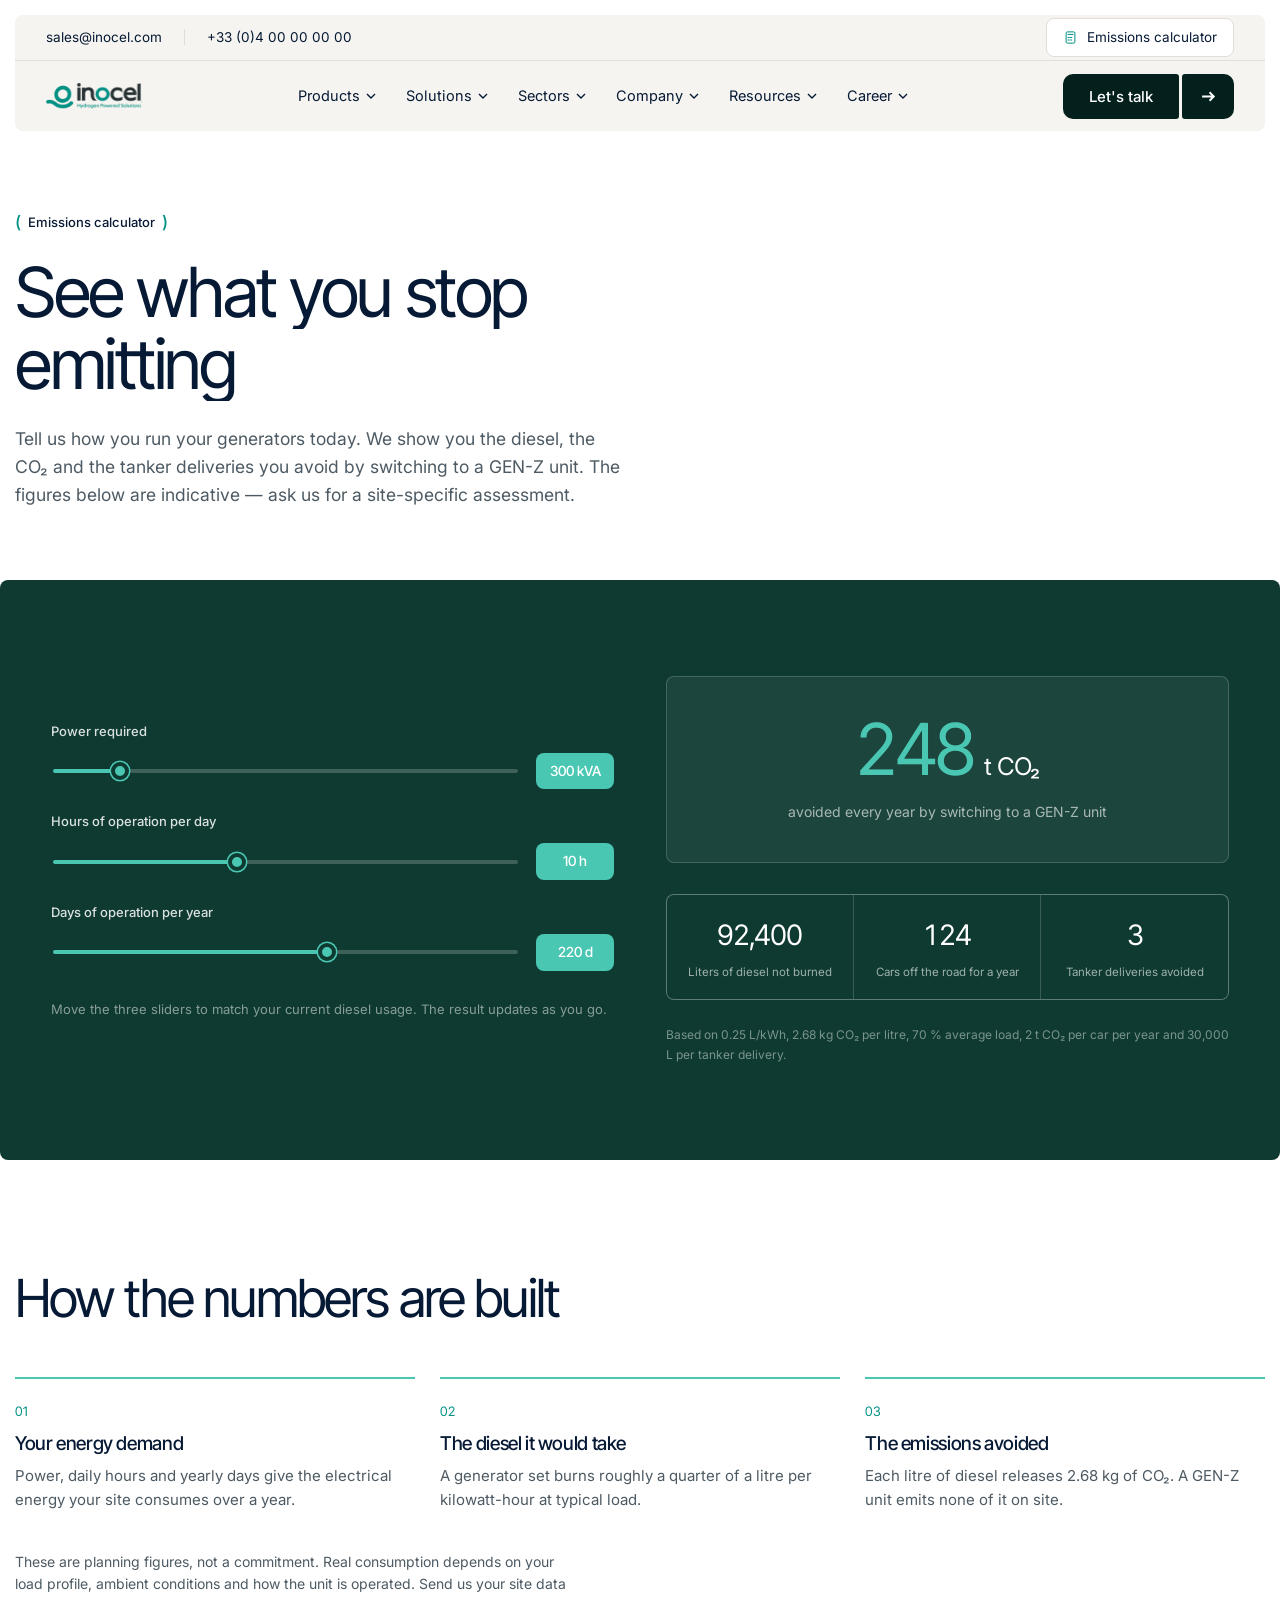
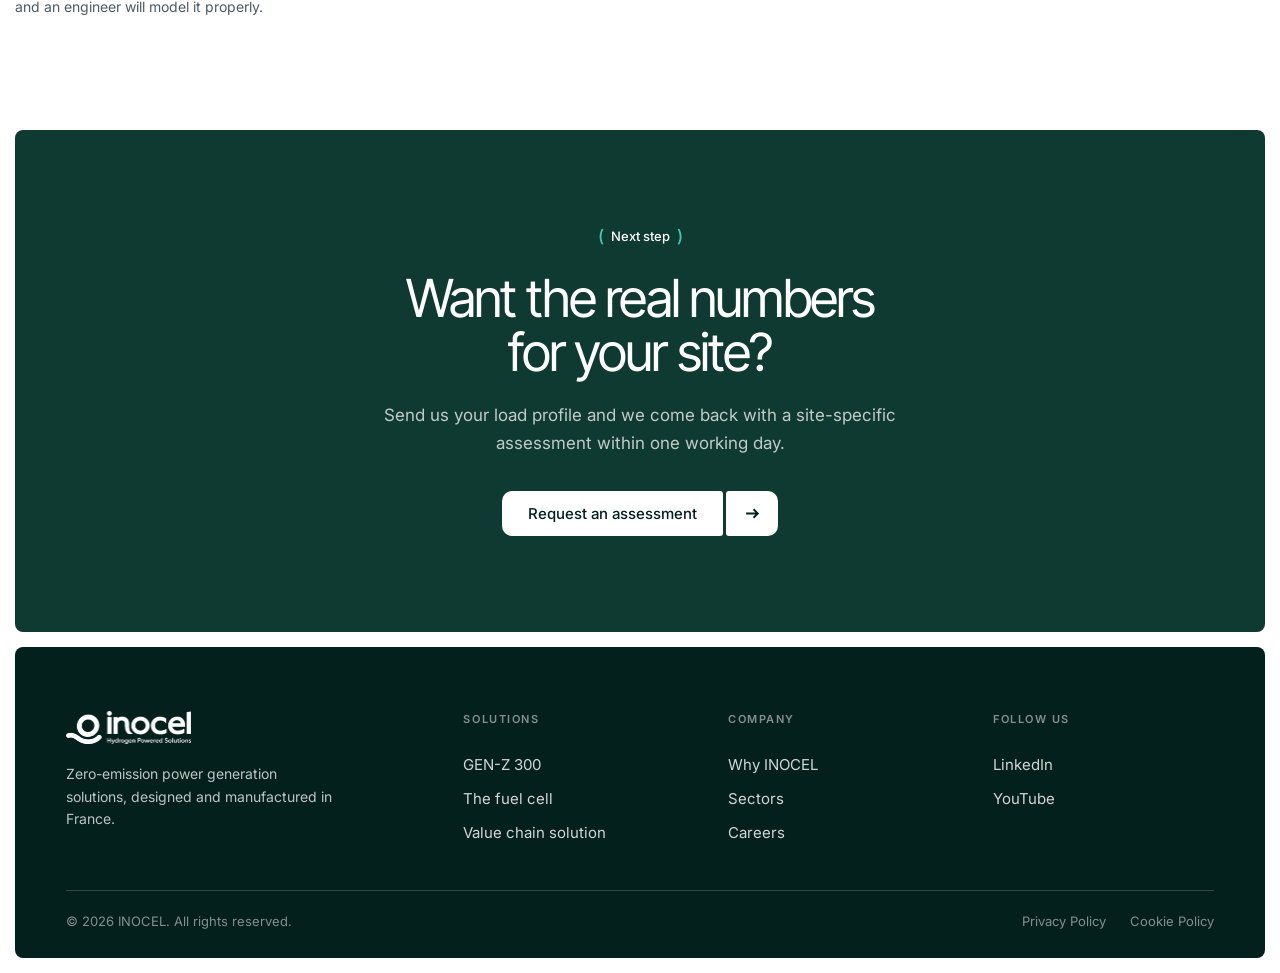
==== calculator.html @ dc304047 "Ne garde que la version courante de la maquette La V3 devient la seule version maintenue et remonte " ====
<!DOCTYPE html>
<html lang="en">
<head>
<meta charset="utf-8">
<meta name="viewport" content="width=device-width, initial-scale=1">
<title>INOCEL — Emissions calculator</title>
<meta name="description" content="Estimate the diesel, CO₂ and tanker deliveries you avoid by replacing a diesel generator with an INOCEL GEN-Z hydrogen unit.">
<link rel="preconnect" href="https://fonts.googleapis.com">
<link rel="preconnect" href="https://fonts.gstatic.com" crossorigin>
<link href="https://fonts.googleapis.com/css2?family=Inter:wght@400;500;600&family=Inter+Tight:wght@400;500&display=swap" rel="stylesheet">
<link rel="stylesheet" href="style.css">
<script>document.documentElement.classList.add('js')</script>
</head>
<body>

<!-- ═══════════════ MÉGA-MENU ═══════════════ -->
<header class="nav" id="nav">
  <!-- ligne 1 : coordonnées + accès direct au calculateur, se replie au scroll -->
  <div class="nav__row nav__row--top">
    <div class="nav__contact">
      <a href="mailto:sales@inocel.com">sales@inocel.com</a>
      <span class="sep"></span>
      <a href="tel:+33400000000">+33 (0)4 00 00 00 00</a>
    </div>
    <a class="nav__calc" href="calculator.html">
      <svg viewBox="0 0 24 24" aria-hidden="true"><rect x="5" y="3" width="14" height="18" rx="2" fill="none" stroke="currentColor" stroke-width="1.6"/><path d="M8 7h8M8 12h2M12 12h2M8 16h2M12 16h2" stroke="currentColor" stroke-width="1.6" stroke-linecap="round"/></svg>
      Emissions calculator
    </a>
  </div>

  <!-- ligne 2 : logo, méga-menu pleine largeur, contact -->
  <div class="nav__row nav__row--main">
    <a class="nav__brand" href="index.html" aria-label="INOCEL">
      <img src="assets/img/logo2.svg" alt="INOCEL" width="96" height="26">
    </a>

    <div class="nav__items">
      <div class="nav__item">
        <button class="nav__link" aria-expanded="false">
          Products <svg viewBox="0 0 10 6"><path d="M1 1l4 4 4-4" fill="none" stroke="currentColor" stroke-width="1.4"/></svg>
        </button>
        <div class="mega">
          <div class="mega__in">
          <div class="mega__col">
            <a class="mega__head" href="index.html#product">Hydrogen generators <svg viewBox="0 0 16 16"><path d="M2 8h11M9 4l4 4-4 4" fill="none" stroke="currentColor" stroke-width="1.8"/></svg></a>
            <div class="mega__list">
              <a class="mega__row" href="index.html#product"><span class="mega__ico"><svg viewBox="0 0 24 24"><rect x="3" y="7" width="18" height="11" rx="2" fill="none" stroke="currentColor" stroke-width="1.6"/><path d="M7 18v2M17 18v2" stroke="currentColor" stroke-width="1.6" stroke-linecap="round"/></svg></span><strong>GEN-Z 300</strong><svg class="chev" viewBox="0 0 16 16"><path d="M6 3l5 5-5 5" fill="none" stroke="currentColor" stroke-width="1.7"/></svg></a>
              <a class="mega__row" href="index.html#technology"><span class="mega__ico"><svg viewBox="0 0 24 24"><rect x="4" y="5" width="16" height="14" rx="2" fill="none" stroke="currentColor" stroke-width="1.6"/><path d="M9 5v14M15 5v14" stroke="currentColor" stroke-width="1.6"/></svg></span><strong>The fuel cell</strong><svg class="chev" viewBox="0 0 16 16"><path d="M6 3l5 5-5 5" fill="none" stroke="currentColor" stroke-width="1.7"/></svg></a>
              <a class="mega__row" href="index.html#figures"><span class="mega__ico"><svg viewBox="0 0 24 24"><path d="M6 4h12v16H6z" fill="none" stroke="currentColor" stroke-width="1.6"/><path d="M9 9h6M9 13h6M9 17h3" stroke="currentColor" stroke-width="1.6" stroke-linecap="round"/></svg></span><strong>Specifications</strong><svg class="chev" viewBox="0 0 16 16"><path d="M6 3l5 5-5 5" fill="none" stroke="currentColor" stroke-width="1.7"/></svg></a>
            </div>
          </div>
          <div class="mega__col">
            <a class="mega__head" href="#">Zero-emission fuels <svg viewBox="0 0 16 16"><path d="M2 8h11M9 4l4 4-4 4" fill="none" stroke="currentColor" stroke-width="1.8"/></svg></a>
            <div class="mega__list">
              <a class="mega__row" href="#"><span class="mega__ico"><svg viewBox="0 0 24 24"><path d="M12 3s5 5.5 5 9a5 5 0 0 1-10 0c0-3.5 5-9 5-9z" fill="none" stroke="currentColor" stroke-width="1.6" stroke-linejoin="round"/></svg></span><strong>Low-carbon hydrogen supply</strong><svg class="chev" viewBox="0 0 16 16"><path d="M6 3l5 5-5 5" fill="none" stroke="currentColor" stroke-width="1.7"/></svg></a>
              <a class="mega__row" href="#"><span class="mega__ico"><svg viewBox="0 0 24 24"><path d="M12 21V9M12 9C12 6 9 4 6 4c0 3 3 5 6 5zM12 12c0-3 3-5 6-5 0 3-3 5-6 5z" fill="none" stroke="currentColor" stroke-width="1.6" stroke-linejoin="round"/></svg></span><strong>Hydrogen generation</strong><svg class="chev" viewBox="0 0 16 16"><path d="M6 3l5 5-5 5" fill="none" stroke="currentColor" stroke-width="1.7"/></svg></a>
              <a class="mega__row" href="#"><span class="mega__ico"><svg viewBox="0 0 24 24"><path d="M15 4a5 5 0 0 0-4.6 7l-6 6 2.6 2.6 6-6A5 5 0 1 0 15 4z" fill="none" stroke="currentColor" stroke-width="1.6" stroke-linejoin="round"/></svg></span><strong>Refuelling &amp; storage</strong><svg class="chev" viewBox="0 0 16 16"><path d="M6 3l5 5-5 5" fill="none" stroke="currentColor" stroke-width="1.7"/></svg></a>
            </div>
          </div>
          <div class="mega__col mega__feat">
            <div class="mega__feat-media">
              <img src="assets/img/inocel-genz-generator-construction-site.png" alt="">
              <span>Case study</span>
            </div>
            <div>
              <p class="mega__feat-date">July 2026</p>
              <h4>A Tier III data center replaced its diesel back-up with GEN-Z units</h4>
              <p>412 tonnes of CO₂ avoided over fourteen months, with no interruption to service during the grid reinforcement works.</p>
              <a href="index.html#cases">Read the case study</a>
            </div>
          </div>
          </div>
      <div class="mega__cta">
        <div class="mega__cta-in">
          <p><svg viewBox="0 0 24 24"><path d="M4 20c0-8 6-14 16-14 0 10-6 14-16 14zM4 20l7-7" fill="none" stroke="currentColor" stroke-width="1.6" stroke-linecap="round"/></svg>Interested in seeing how hydrogen power can transform your operations?</p>
          <a href="#">Calculate your emissions<span><svg viewBox="0 0 16 16"><path d="M2 8h11M9 4l4 4-4 4" fill="none" stroke="currentColor" stroke-width="1.8"/></svg></span></a>
        </div>
      </div>
        </div>
      </div>
      <div class="nav__item">
        <button class="nav__link" aria-expanded="false">
          Solutions <svg viewBox="0 0 10 6"><path d="M1 1l4 4 4-4" fill="none" stroke="currentColor" stroke-width="1.4"/></svg>
        </button>
        <div class="mega">
          <div class="mega__in">
          <div class="mega__col">
            <a class="mega__head" href="index.html#valuechain">Services <svg viewBox="0 0 16 16"><path d="M2 8h11M9 4l4 4-4 4" fill="none" stroke="currentColor" stroke-width="1.8"/></svg></a>
            <div class="mega__list">
              <a class="mega__row" href="index.html#valuechain"><span class="mega__ico"><svg viewBox="0 0 24 24"><path d="M15 4a5 5 0 0 0-4.6 7l-6 6 2.6 2.6 6-6A5 5 0 1 0 15 4z" fill="none" stroke="currentColor" stroke-width="1.6" stroke-linejoin="round"/></svg></span><strong>Value chain solution</strong><svg class="chev" viewBox="0 0 16 16"><path d="M6 3l5 5-5 5" fill="none" stroke="currentColor" stroke-width="1.7"/></svg></a>
              <a class="mega__row" href="calculator.html"><span class="mega__ico"><svg viewBox="0 0 24 24"><rect x="5" y="3" width="14" height="18" rx="2" fill="none" stroke="currentColor" stroke-width="1.6"/><path d="M8 7h8M8 12h2M12 12h2M8 16h2M12 16h2" stroke="currentColor" stroke-width="1.6" stroke-linecap="round"/></svg></span><strong>Emissions calculator</strong><svg class="chev" viewBox="0 0 16 16"><path d="M6 3l5 5-5 5" fill="none" stroke="currentColor" stroke-width="1.7"/></svg></a>
              <a class="mega__row" href="#contact"><span class="mega__ico"><svg viewBox="0 0 24 24"><path d="M6 3h8l4 4v14H6z" fill="none" stroke="currentColor" stroke-width="1.6" stroke-linejoin="round"/><path d="M14 3v4h4M9 12h6M9 16h6" stroke="currentColor" stroke-width="1.6" stroke-linecap="round"/></svg></span><strong>Rental &amp; purchase</strong><svg class="chev" viewBox="0 0 16 16"><path d="M6 3l5 5-5 5" fill="none" stroke="currentColor" stroke-width="1.7"/></svg></a>
            </div>
          </div>
          <div class="mega__col">
            <a class="mega__head" href="#">By need <svg viewBox="0 0 16 16"><path d="M2 8h11M9 4l4 4-4 4" fill="none" stroke="currentColor" stroke-width="1.8"/></svg></a>
            <div class="mega__list">
              <a class="mega__row" href="#"><span class="mega__ico"><svg viewBox="0 0 24 24"><rect x="3" y="4" width="18" height="7" rx="1.5" fill="none" stroke="currentColor" stroke-width="1.6"/><rect x="3" y="13" width="18" height="7" rx="1.5" fill="none" stroke="currentColor" stroke-width="1.6"/><path d="M7 7.5h.01M7 16.5h.01" stroke="currentColor" stroke-width="2" stroke-linecap="round"/></svg></span><strong>Backup &amp; bridging power</strong><svg class="chev" viewBox="0 0 16 16"><path d="M6 3l5 5-5 5" fill="none" stroke="currentColor" stroke-width="1.7"/></svg></a>
              <a class="mega__row" href="#"><span class="mega__ico"><svg viewBox="0 0 24 24"><path d="M4 20V8l8-4 8 4v12" fill="none" stroke="currentColor" stroke-width="1.6" stroke-linejoin="round"/><path d="M8 20v-6h8v6" fill="none" stroke="currentColor" stroke-width="1.6"/></svg></span><strong>Off-grid operations</strong><svg class="chev" viewBox="0 0 16 16"><path d="M6 3l5 5-5 5" fill="none" stroke="currentColor" stroke-width="1.7"/></svg></a>
              <a class="mega__row" href="#"><span class="mega__ico"><svg viewBox="0 0 24 24"><path d="M3 20V10l6 4V10l6 4V6h6v14z" fill="none" stroke="currentColor" stroke-width="1.6" stroke-linejoin="round"/></svg></span><strong>Peak shaving</strong><svg class="chev" viewBox="0 0 16 16"><path d="M6 3l5 5-5 5" fill="none" stroke="currentColor" stroke-width="1.7"/></svg></a>
            </div>
          </div>
          <div class="mega__col mega__feat">
            <div class="mega__feat-media">
              <img src="assets/img/inocel-genz-generator-construction-site.png" alt="">
              <span>Case study</span>
            </div>
            <div>
              <p class="mega__feat-date">July 2026</p>
              <h4>A Tier III data center replaced its diesel back-up with GEN-Z units</h4>
              <p>412 tonnes of CO₂ avoided over fourteen months, with no interruption to service during the grid reinforcement works.</p>
              <a href="index.html#cases">Read the case study</a>
            </div>
          </div>
          </div>
      <div class="mega__cta">
        <div class="mega__cta-in">
          <p><svg viewBox="0 0 24 24"><path d="M4 20c0-8 6-14 16-14 0 10-6 14-16 14zM4 20l7-7" fill="none" stroke="currentColor" stroke-width="1.6" stroke-linecap="round"/></svg>Interested in seeing how hydrogen power can transform your operations?</p>
          <a href="#">Calculate your emissions<span><svg viewBox="0 0 16 16"><path d="M2 8h11M9 4l4 4-4 4" fill="none" stroke="currentColor" stroke-width="1.8"/></svg></span></a>
        </div>
      </div>
        </div>
      </div>
      <div class="nav__item">
        <button class="nav__link" aria-expanded="false">
          Sectors <svg viewBox="0 0 10 6"><path d="M1 1l4 4 4-4" fill="none" stroke="currentColor" stroke-width="1.4"/></svg>
        </button>
        <div class="mega">
          <div class="mega__in">
          <div class="mega__col">
            <a class="mega__head" href="index.html#sectors">By industry <svg viewBox="0 0 16 16"><path d="M2 8h11M9 4l4 4-4 4" fill="none" stroke="currentColor" stroke-width="1.8"/></svg></a>
            <div class="mega__list">
              <a class="mega__row" href="sector-data-centers.html"><span class="mega__ico"><svg viewBox="0 0 24 24"><rect x="3" y="4" width="18" height="7" rx="1.5" fill="none" stroke="currentColor" stroke-width="1.6"/><rect x="3" y="13" width="18" height="7" rx="1.5" fill="none" stroke="currentColor" stroke-width="1.6"/><path d="M7 7.5h.01M7 16.5h.01" stroke="currentColor" stroke-width="2" stroke-linecap="round"/></svg></span><strong>Data centers</strong><svg class="chev" viewBox="0 0 16 16"><path d="M6 3l5 5-5 5" fill="none" stroke="currentColor" stroke-width="1.7"/></svg></a>
              <a class="mega__row" href="index.html#sectors"><span class="mega__ico"><svg viewBox="0 0 24 24"><path d="M5 20V6l9 3M5 6h13v4M9 20h8M12 10v10" fill="none" stroke="currentColor" stroke-width="1.6" stroke-linejoin="round"/></svg></span><strong>Construction</strong><svg class="chev" viewBox="0 0 16 16"><path d="M6 3l5 5-5 5" fill="none" stroke="currentColor" stroke-width="1.7"/></svg></a>
              <a class="mega__row" href="index.html#sectors"><span class="mega__ico"><svg viewBox="0 0 24 24"><path d="M4 19V9l8-5 8 5v10" fill="none" stroke="currentColor" stroke-width="1.6" stroke-linejoin="round"/><path d="M9 19v-5h6v5" fill="none" stroke="currentColor" stroke-width="1.6"/></svg></span><strong>Events</strong><svg class="chev" viewBox="0 0 16 16"><path d="M6 3l5 5-5 5" fill="none" stroke="currentColor" stroke-width="1.7"/></svg></a>
            </div>
          </div>
          <div class="mega__col">
            <a class="mega__head" href="#">&nbsp; <svg viewBox="0 0 16 16"><path d="M2 8h11M9 4l4 4-4 4" fill="none" stroke="currentColor" stroke-width="1.8"/></svg></a>
            <div class="mega__list">
              <a class="mega__row" href="index.html#sectors"><span class="mega__ico"><svg viewBox="0 0 24 24"><path d="M3 13l18-7-5 14-3-6z" fill="none" stroke="currentColor" stroke-width="1.6" stroke-linejoin="round"/></svg></span><strong>Airports</strong><svg class="chev" viewBox="0 0 16 16"><path d="M6 3l5 5-5 5" fill="none" stroke="currentColor" stroke-width="1.7"/></svg></a>
              <a class="mega__row" href="index.html#sectors"><span class="mega__ico"><svg viewBox="0 0 24 24"><path d="M4 20V8l8-4 8 4v12" fill="none" stroke="currentColor" stroke-width="1.6" stroke-linejoin="round"/><path d="M8 20v-6h8v6" fill="none" stroke="currentColor" stroke-width="1.6"/></svg></span><strong>Micro grids</strong><svg class="chev" viewBox="0 0 16 16"><path d="M6 3l5 5-5 5" fill="none" stroke="currentColor" stroke-width="1.7"/></svg></a>
              <a class="mega__row" href="index.html#sectors"><span class="mega__ico"><svg viewBox="0 0 24 24"><path d="M3 20V10l6 4V10l6 4V6h6v14z" fill="none" stroke="currentColor" stroke-width="1.6" stroke-linejoin="round"/></svg></span><strong>Industry</strong><svg class="chev" viewBox="0 0 16 16"><path d="M6 3l5 5-5 5" fill="none" stroke="currentColor" stroke-width="1.7"/></svg></a>
            </div>
          </div>
          <div class="mega__col mega__feat">
            <div class="mega__feat-media">
              <img src="assets/img/inocel-genz-generator-construction-site.png" alt="">
              <span>Case study</span>
            </div>
            <div>
              <p class="mega__feat-date">July 2026</p>
              <h4>A Tier III data center replaced its diesel back-up with GEN-Z units</h4>
              <p>412 tonnes of CO₂ avoided over fourteen months, with no interruption to service during the grid reinforcement works.</p>
              <a href="index.html#cases">Read the case study</a>
            </div>
          </div>
          </div>
      <div class="mega__cta">
        <div class="mega__cta-in">
          <p><svg viewBox="0 0 24 24"><path d="M4 20c0-8 6-14 16-14 0 10-6 14-16 14zM4 20l7-7" fill="none" stroke="currentColor" stroke-width="1.6" stroke-linecap="round"/></svg>Not sure which configuration fits your load profile?</p>
          <a href="#contact">Let's talk<span><svg viewBox="0 0 16 16"><path d="M2 8h11M9 4l4 4-4 4" fill="none" stroke="currentColor" stroke-width="1.8"/></svg></span></a>
        </div>
      </div>
        </div>
      </div>
      <div class="nav__item">
        <button class="nav__link" aria-expanded="false">
          Company <svg viewBox="0 0 10 6"><path d="M1 1l4 4 4-4" fill="none" stroke="currentColor" stroke-width="1.4"/></svg>
        </button>
        <div class="mega">
          <div class="mega__in">
          <div class="mega__col">
            <a class="mega__head" href="index.html#statement">About INOCEL <svg viewBox="0 0 16 16"><path d="M2 8h11M9 4l4 4-4 4" fill="none" stroke="currentColor" stroke-width="1.8"/></svg></a>
            <div class="mega__list">
              <a class="mega__row" href="index.html#statement"><span class="mega__ico"><svg viewBox="0 0 24 24"><circle cx="9" cy="8" r="3" fill="none" stroke="currentColor" stroke-width="1.6"/><path d="M3 20a6 6 0 0 1 12 0M16 11a3 3 0 1 0 0-6M17 20a5.5 5.5 0 0 0-2-4" fill="none" stroke="currentColor" stroke-width="1.6" stroke-linecap="round"/></svg></span><strong>Who we are</strong><svg class="chev" viewBox="0 0 16 16"><path d="M6 3l5 5-5 5" fill="none" stroke="currentColor" stroke-width="1.7"/></svg></a>
              <a class="mega__row" href="index.html#valuechain"><span class="mega__ico"><svg viewBox="0 0 24 24"><path d="M3 20V10l6 4V10l6 4V6h6v14z" fill="none" stroke="currentColor" stroke-width="1.6" stroke-linejoin="round"/></svg></span><strong>Belfort gigafactory</strong><svg class="chev" viewBox="0 0 16 16"><path d="M6 3l5 5-5 5" fill="none" stroke="currentColor" stroke-width="1.7"/></svg></a>
              <a class="mega__row" href="#"><span class="mega__ico"><svg viewBox="0 0 24 24"><path d="M12 4l2.3 5 5.7.6-4.3 3.8 1.3 5.6L12 16l-5 3 1.3-5.6L4 9.6 9.7 9z" fill="none" stroke="currentColor" stroke-width="1.6" stroke-linejoin="round"/></svg></span><strong>Our commitments</strong><svg class="chev" viewBox="0 0 16 16"><path d="M6 3l5 5-5 5" fill="none" stroke="currentColor" stroke-width="1.7"/></svg></a>
            </div>
          </div>
          <div class="mega__col">
            <a class="mega__head" href="index.html#map">Where we operate <svg viewBox="0 0 16 16"><path d="M2 8h11M9 4l4 4-4 4" fill="none" stroke="currentColor" stroke-width="1.8"/></svg></a>
            <div class="mega__list">
              <a class="mega__row" href="index.html#map"><span class="mega__ico"><svg viewBox="0 0 24 24"><path d="M4 20V8l8-4 8 4v12" fill="none" stroke="currentColor" stroke-width="1.6" stroke-linejoin="round"/><path d="M8 20v-6h8v6" fill="none" stroke="currentColor" stroke-width="1.6"/></svg></span><strong>Coverage map</strong><svg class="chev" viewBox="0 0 16 16"><path d="M6 3l5 5-5 5" fill="none" stroke="currentColor" stroke-width="1.7"/></svg></a>
              <a class="mega__row" href="index.html#map"><span class="mega__ico"><svg viewBox="0 0 24 24"><path d="M3 13l18-7-5 14-3-6z" fill="none" stroke="currentColor" stroke-width="1.6" stroke-linejoin="round"/></svg></span><strong>International projects</strong><svg class="chev" viewBox="0 0 16 16"><path d="M6 3l5 5-5 5" fill="none" stroke="currentColor" stroke-width="1.7"/></svg></a>
              <a class="mega__row" href="#"><span class="mega__ico"><svg viewBox="0 0 24 24"><circle cx="9" cy="8" r="3" fill="none" stroke="currentColor" stroke-width="1.6"/><path d="M3 20a6 6 0 0 1 12 0M16 11a3 3 0 1 0 0-6M17 20a5.5 5.5 0 0 0-2-4" fill="none" stroke="currentColor" stroke-width="1.6" stroke-linecap="round"/></svg></span><strong>Partners &amp; investors</strong><svg class="chev" viewBox="0 0 16 16"><path d="M6 3l5 5-5 5" fill="none" stroke="currentColor" stroke-width="1.7"/></svg></a>
            </div>
          </div>
          <div class="mega__col mega__feat">
            <div class="mega__feat-media">
              <img src="assets/img/inocel-genz-generator-construction-site.png" alt="">
              <span>Case study</span>
            </div>
            <div>
              <p class="mega__feat-date">July 2026</p>
              <h4>A Tier III data center replaced its diesel back-up with GEN-Z units</h4>
              <p>412 tonnes of CO₂ avoided over fourteen months, with no interruption to service during the grid reinforcement works.</p>
              <a href="index.html#cases">Read the case study</a>
            </div>
          </div>
          </div>
      <div class="mega__cta">
        <div class="mega__cta-in">
          <p><svg viewBox="0 0 24 24"><path d="M4 20c0-8 6-14 16-14 0 10-6 14-16 14zM4 20l7-7" fill="none" stroke="currentColor" stroke-width="1.6" stroke-linecap="round"/></svg>Not sure which configuration fits your load profile?</p>
          <a href="#contact">Let's talk<span><svg viewBox="0 0 16 16"><path d="M2 8h11M9 4l4 4-4 4" fill="none" stroke="currentColor" stroke-width="1.8"/></svg></span></a>
        </div>
      </div>
        </div>
      </div>
      <div class="nav__item">
        <button class="nav__link" aria-expanded="false">
          Resources <svg viewBox="0 0 10 6"><path d="M1 1l4 4 4-4" fill="none" stroke="currentColor" stroke-width="1.4"/></svg>
        </button>
        <div class="mega">
          <div class="mega__in">
          <div class="mega__col">
            <a class="mega__head" href="#">Documentation <svg viewBox="0 0 16 16"><path d="M2 8h11M9 4l4 4-4 4" fill="none" stroke="currentColor" stroke-width="1.8"/></svg></a>
            <div class="mega__list">
              <a class="mega__row" href="#"><span class="mega__ico"><svg viewBox="0 0 24 24"><path d="M6 3h8l4 4v14H6z" fill="none" stroke="currentColor" stroke-width="1.6" stroke-linejoin="round"/><path d="M14 3v4h4M9 12h6M9 16h6" stroke="currentColor" stroke-width="1.6" stroke-linecap="round"/></svg></span><strong>Technical datasheet</strong><svg class="chev" viewBox="0 0 16 16"><path d="M6 3l5 5-5 5" fill="none" stroke="currentColor" stroke-width="1.7"/></svg></a>
              <a class="mega__row" href="#"><span class="mega__ico"><svg viewBox="0 0 24 24"><path d="M6 4h12v16H6z" fill="none" stroke="currentColor" stroke-width="1.6"/><path d="M9 9h6M9 13h6M9 17h3" stroke="currentColor" stroke-width="1.6" stroke-linecap="round"/></svg></span><strong>Product brochures</strong><svg class="chev" viewBox="0 0 16 16"><path d="M6 3l5 5-5 5" fill="none" stroke="currentColor" stroke-width="1.7"/></svg></a>
              <a class="mega__row" href="calculator.html"><span class="mega__ico"><svg viewBox="0 0 24 24"><rect x="5" y="3" width="14" height="18" rx="2" fill="none" stroke="currentColor" stroke-width="1.6"/><path d="M8 7h8M8 12h2M12 12h2M8 16h2M12 16h2" stroke="currentColor" stroke-width="1.6" stroke-linecap="round"/></svg></span><strong>Emissions calculator</strong><svg class="chev" viewBox="0 0 16 16"><path d="M6 3l5 5-5 5" fill="none" stroke="currentColor" stroke-width="1.7"/></svg></a>
            </div>
          </div>
          <div class="mega__col">
            <a class="mega__head" href="#">Insights <svg viewBox="0 0 16 16"><path d="M2 8h11M9 4l4 4-4 4" fill="none" stroke="currentColor" stroke-width="1.8"/></svg></a>
            <div class="mega__list">
              <a class="mega__row" href="#"><span class="mega__ico"><svg viewBox="0 0 24 24"><rect x="3" y="5" width="18" height="14" rx="2" fill="none" stroke="currentColor" stroke-width="1.6"/><path d="M7 9h6M7 13h10M7 16h7" stroke="currentColor" stroke-width="1.6" stroke-linecap="round"/></svg></span><strong>Newsroom</strong><svg class="chev" viewBox="0 0 16 16"><path d="M6 3l5 5-5 5" fill="none" stroke="currentColor" stroke-width="1.7"/></svg></a>
              <a class="mega__row" href="index.html#cases"><span class="mega__ico"><svg viewBox="0 0 24 24"><path d="M12 4l2.3 5 5.7.6-4.3 3.8 1.3 5.6L12 16l-5 3 1.3-5.6L4 9.6 9.7 9z" fill="none" stroke="currentColor" stroke-width="1.6" stroke-linejoin="round"/></svg></span><strong>Case studies</strong><svg class="chev" viewBox="0 0 16 16"><path d="M6 3l5 5-5 5" fill="none" stroke="currentColor" stroke-width="1.7"/></svg></a>
              <a class="mega__row" href="#"><span class="mega__ico"><svg viewBox="0 0 24 24"><circle cx="9" cy="8" r="3" fill="none" stroke="currentColor" stroke-width="1.6"/><path d="M3 20a6 6 0 0 1 12 0M16 11a3 3 0 1 0 0-6M17 20a5.5 5.5 0 0 0-2-4" fill="none" stroke="currentColor" stroke-width="1.6" stroke-linecap="round"/></svg></span><strong>Webinars &amp; events</strong><svg class="chev" viewBox="0 0 16 16"><path d="M6 3l5 5-5 5" fill="none" stroke="currentColor" stroke-width="1.7"/></svg></a>
            </div>
          </div>
          <div class="mega__col mega__feat">
            <div class="mega__feat-media">
              <img src="assets/img/inocel-genz-generator-construction-site.png" alt="">
              <span>Case study</span>
            </div>
            <div>
              <p class="mega__feat-date">July 2026</p>
              <h4>A Tier III data center replaced its diesel back-up with GEN-Z units</h4>
              <p>412 tonnes of CO₂ avoided over fourteen months, with no interruption to service during the grid reinforcement works.</p>
              <a href="index.html#cases">Read the case study</a>
            </div>
          </div>
          </div>
      <div class="mega__cta">
        <div class="mega__cta-in">
          <p><svg viewBox="0 0 24 24"><path d="M4 20c0-8 6-14 16-14 0 10-6 14-16 14zM4 20l7-7" fill="none" stroke="currentColor" stroke-width="1.6" stroke-linecap="round"/></svg>Interested in seeing how hydrogen power can transform your operations?</p>
          <a href="#">Calculate your emissions<span><svg viewBox="0 0 16 16"><path d="M2 8h11M9 4l4 4-4 4" fill="none" stroke="currentColor" stroke-width="1.8"/></svg></span></a>
        </div>
      </div>
        </div>
      </div>
      <div class="nav__item">
        <button class="nav__link" aria-expanded="false">
          Career <svg viewBox="0 0 10 6"><path d="M1 1l4 4 4-4" fill="none" stroke="currentColor" stroke-width="1.4"/></svg>
        </button>
        <div class="mega">
          <div class="mega__in">
          <div class="mega__col">
            <a class="mega__head" href="#">Join us <svg viewBox="0 0 16 16"><path d="M2 8h11M9 4l4 4-4 4" fill="none" stroke="currentColor" stroke-width="1.8"/></svg></a>
            <div class="mega__list">
              <a class="mega__row" href="#"><span class="mega__ico"><svg viewBox="0 0 24 24"><circle cx="9" cy="8" r="3" fill="none" stroke="currentColor" stroke-width="1.6"/><path d="M3 20a6 6 0 0 1 12 0M16 11a3 3 0 1 0 0-6M17 20a5.5 5.5 0 0 0-2-4" fill="none" stroke="currentColor" stroke-width="1.6" stroke-linecap="round"/></svg></span><strong>Open positions</strong><svg class="chev" viewBox="0 0 16 16"><path d="M6 3l5 5-5 5" fill="none" stroke="currentColor" stroke-width="1.7"/></svg></a>
              <a class="mega__row" href="#"><span class="mega__ico"><svg viewBox="0 0 24 24"><path d="M3 20V10l6 4V10l6 4V6h6v14z" fill="none" stroke="currentColor" stroke-width="1.6" stroke-linejoin="round"/></svg></span><strong>Life at INOCEL</strong><svg class="chev" viewBox="0 0 16 16"><path d="M6 3l5 5-5 5" fill="none" stroke="currentColor" stroke-width="1.7"/></svg></a>
              <a class="mega__row" href="#"><span class="mega__ico"><svg viewBox="0 0 24 24"><path d="M12 4l2.3 5 5.7.6-4.3 3.8 1.3 5.6L12 16l-5 3 1.3-5.6L4 9.6 9.7 9z" fill="none" stroke="currentColor" stroke-width="1.6" stroke-linejoin="round"/></svg></span><strong>Our teams</strong><svg class="chev" viewBox="0 0 16 16"><path d="M6 3l5 5-5 5" fill="none" stroke="currentColor" stroke-width="1.7"/></svg></a>
            </div>
          </div>
          <div class="mega__col">
            <a class="mega__head" href="#">Working here <svg viewBox="0 0 16 16"><path d="M2 8h11M9 4l4 4-4 4" fill="none" stroke="currentColor" stroke-width="1.8"/></svg></a>
            <div class="mega__list">
              <a class="mega__row" href="#"><span class="mega__ico"><svg viewBox="0 0 24 24"><path d="M12 21V9M12 9C12 6 9 4 6 4c0 3 3 5 6 5zM12 12c0-3 3-5 6-5 0 3-3 5-6 5z" fill="none" stroke="currentColor" stroke-width="1.6" stroke-linejoin="round"/></svg></span><strong>Engineering</strong><svg class="chev" viewBox="0 0 16 16"><path d="M6 3l5 5-5 5" fill="none" stroke="currentColor" stroke-width="1.7"/></svg></a>
              <a class="mega__row" href="#"><span class="mega__ico"><svg viewBox="0 0 24 24"><path d="M15 4a5 5 0 0 0-4.6 7l-6 6 2.6 2.6 6-6A5 5 0 1 0 15 4z" fill="none" stroke="currentColor" stroke-width="1.6" stroke-linejoin="round"/></svg></span><strong>Field operations</strong><svg class="chev" viewBox="0 0 16 16"><path d="M6 3l5 5-5 5" fill="none" stroke="currentColor" stroke-width="1.7"/></svg></a>
              <a class="mega__row" href="#"><span class="mega__ico"><svg viewBox="0 0 24 24"><path d="M6 3h8l4 4v14H6z" fill="none" stroke="currentColor" stroke-width="1.6" stroke-linejoin="round"/><path d="M14 3v4h4M9 12h6M9 16h6" stroke="currentColor" stroke-width="1.6" stroke-linecap="round"/></svg></span><strong>Internships</strong><svg class="chev" viewBox="0 0 16 16"><path d="M6 3l5 5-5 5" fill="none" stroke="currentColor" stroke-width="1.7"/></svg></a>
            </div>
          </div>
          <div class="mega__col mega__feat">
            <div class="mega__feat-media">
              <img src="assets/img/inocel-genz-generator-construction-site.png" alt="">
              <span>Case study</span>
            </div>
            <div>
              <p class="mega__feat-date">July 2026</p>
              <h4>A Tier III data center replaced its diesel back-up with GEN-Z units</h4>
              <p>412 tonnes of CO₂ avoided over fourteen months, with no interruption to service during the grid reinforcement works.</p>
              <a href="index.html#cases">Read the case study</a>
            </div>
          </div>
          </div>
      <div class="mega__cta">
        <div class="mega__cta-in">
          <p><svg viewBox="0 0 24 24"><path d="M4 20c0-8 6-14 16-14 0 10-6 14-16 14zM4 20l7-7" fill="none" stroke="currentColor" stroke-width="1.6" stroke-linecap="round"/></svg>Not sure which configuration fits your load profile?</p>
          <a href="#contact">Let's talk<span><svg viewBox="0 0 16 16"><path d="M2 8h11M9 4l4 4-4 4" fill="none" stroke="currentColor" stroke-width="1.8"/></svg></span></a>
        </div>
      </div>
        </div>
      </div>
    </div>

    <a class="splitbtn splitbtn--ink" href="#contact">
      <span class="splitbtn__label">Let's talk</span>
      <span class="splitbtn__arrow"><svg viewBox="0 0 16 16"><path d="M2 8h11M9 4l4 4-4 4" fill="none" stroke="currentColor" stroke-width="1.7"/></svg></span>
    </a>
  </div>
</header>

<main>

<!-- ═══════════════ EN-TÊTE DE PAGE ═══════════════ -->
<section class="sec sec--bare phero">
  <div class="in">
    <p class="tag" data-reveal><i>(</i>Emissions calculator<i>)</i></p>
    <h1 data-split>See what you stop emitting</h1>
    <p class="phero__lede" data-reveal data-delay="400">
      Tell us how you run your generators today. We show you the diesel, the CO₂ and the
      tanker deliveries you avoid by switching to a GEN-Z unit. The figures below are
      indicative — ask us for a site-specific assessment.
    </p>
  </div>
</section>

<!-- ═══════════════ CALCULATEUR ═══════════════ -->
<section class="sec sec--forest sec--narrow calc" id="calculator">
  <div class="in calc__in">
    <form class="calc__panel" id="calcForm">
      <div class="calc__field">
        <label for="power">Power required</label>
        <div class="calc__range"><input type="range" id="power" min="50" max="2000" step="50" value="300"><output id="powerOut">300 kVA</output></div>
      </div>
      <div class="calc__field">
        <label for="hours">Hours of operation per day</label>
        <div class="calc__range"><input type="range" id="hours" min="1" max="24" step="1" value="10"><output id="hoursOut">10 h</output></div>
      </div>
      <div class="calc__field">
        <label for="days">Days of operation per year</label>
        <div class="calc__range"><input type="range" id="days" min="10" max="365" step="5" value="220"><output id="daysOut">220 d</output></div>
      </div>
      <p class="calc__hint">
        Move the three sliders to match your current diesel usage. The result updates as you go.
      </p>
    </form>

    <div>
      <div class="calc__out">
        <p class="calc__hero"><b id="resCo2">0</b><em>t CO₂</em></p>
        <p class="calc__hero-l">avoided every year by switching to a GEN-Z unit</p>
      </div>
      <div class="calc__eq">
        <div><b id="resDiesel">0</b><span>Liters of diesel not burned</span></div>
        <div><b id="resCars">0</b><span>Cars off the road for a year</span></div>
        <div><b id="resTruck">0</b><span>Tanker deliveries avoided</span></div>
      </div>
      <div class="calc__foot">
        <p>Based on 0.25 L/kWh, 2.68 kg CO₂ per litre, 70 % average load, 2 t CO₂ per car per year and 30,000 L per tanker delivery.</p>
      </div>
    </div>
  </div>
</section>

<!-- ═══════════════ MÉTHODE ═══════════════ -->
<section class="sec sec--bare">
  <div class="in">
    <h2 class="shead" data-reveal>How the numbers are built</h2>
    <div class="method" data-stagger>
      <article><span>01</span><h4>Your energy demand</h4><p>Power, daily hours and yearly days give the electrical energy your site consumes over a year.</p></article>
      <article><span>02</span><h4>The diesel it would take</h4><p>A generator set burns roughly a quarter of a litre per kilowatt-hour at typical load.</p></article>
      <article><span>03</span><h4>The emissions avoided</h4><p>Each litre of diesel releases 2.68 kg of CO₂. A GEN-Z unit emits none of it on site.</p></article>
    </div>
    <p class="method__note">
      These are planning figures, not a commitment. Real consumption depends on your load
      profile, ambient conditions and how the unit is operated. Send us your site data and
      an engineer will model it properly.
    </p>
  </div>
</section>

<!-- ═══════════════ CONTACT ═══════════════ -->
<section class="sec sec--forest contact" id="contact">
  <div class="in contact__in">
    <p class="tag tag--light" data-reveal><i>(</i>Next step<i>)</i></p>
    <h2 data-reveal data-delay="80">Want the real numbers<br>for your site?</h2>
    <p class="contact__p" data-reveal data-delay="160">
      Send us your load profile and we come back with a site-specific assessment within
      one working day.
    </p>
    <a class="splitbtn splitbtn--white" href="mailto:sales@inocel.com" data-reveal data-delay="240">
      <span class="splitbtn__label">Request an assessment</span>
      <span class="splitbtn__arrow"><svg viewBox="0 0 16 16"><path d="M2 8h11M9 4l4 4-4 4" fill="none" stroke="currentColor" stroke-width="1.7"/></svg></span>
    </a>
  </div>
</section>

</main>

<!-- ═══════════════ FOOTER ═══════════════ -->
<footer class="footer">
  <div class="footer__in">
    <div class="footer__brand">
      <img src="assets/img/Logo-ft.svg" alt="INOCEL" width="150">
      <p>Zero-emission power generation solutions, designed and manufactured in France.</p>
    </div>
    <div class="footer__col">
      <p class="footer__label">Solutions</p>
      <a href="index.html#product">GEN-Z 300</a><a href="index.html#technology">The fuel cell</a><a href="index.html#valuechain">Value chain solution</a>
    </div>
    <div class="footer__col">
      <p class="footer__label">Company</p>
      <a href="index.html#benefits">Why INOCEL</a><a href="index.html#sectors">Sectors</a><a href="#">Careers</a>
    </div>
    <div class="footer__col">
      <p class="footer__label">Follow us</p>
      <a href="#">LinkedIn</a><a href="#">YouTube</a>
    </div>
  </div>
  <div class="footer__bottom">
    <p>© 2026 INOCEL. All rights reserved.</p>
    <p><a href="#">Privacy Policy</a> <a href="#">Cookie Policy</a></p>
  </div>
</footer>

<script src="script.js"></script>
</body>
</html>
---- style.css ----
/* ============================================================
   INOCEL — page d'accueil V3
   Principes repris de serverobotics.com :
   · toutes les sections sont des cartes encartées (marge tout
     autour, jamais collées aux bords)
   · alternance de 4 fonds : blanc / gris clair / vert clair /
     vert foncé, sur un fond de page crème
   · beaucoup d'air, typo large et légère
   Contenus, photos et charte : INOCEL.
   ============================================================ */

:root{
  /* charte INOCEL */
  --teal:#4ac7b3;
  --teal-dk:#009184;
  --amber:#f5c95c;   /* accent du bandeau CTA */
  --ink:#071a35;
  --forest:#04201d;

  /* fonds des cartes */
  --paper:#ffffff;        /* fond de page */
  --card:#ffffff;
  --card-soft:#f5f4f0;    /* carte très légère sur fond blanc */
  --card-mist:#eae9e3;
  --card-mint:#d9ece6;
  --card-forest:#0e3a31;

  --line:#e2ded6;
  --line-dk:rgba(255,255,255,.18);
  --body:#4d5a63;
  --body-lt:rgba(255,255,255,.74);

  /* encartage */
  --gutter:15px;
  --gap:15px;
  --r-sec:8px;
  --r-card:8px;
  --r-pill:999px;

  --pad-y:clamp(64px,7.5vw,140px);
  --pad-x:clamp(24px,4vw,84px);
  --wrap:1360px;

  --ease:cubic-bezier(.22,.68,.24,1);
  --ease-out:cubic-bezier(.16,1,.3,1);
}

*,*::before,*::after{box-sizing:border-box}
html{scroll-behavior:smooth}
body{
  margin:0;font-family:'Inter',system-ui,sans-serif;
  font-size:16px;line-height:1.62;color:var(--body);
  background:var(--paper);-webkit-font-smoothing:antialiased;overflow-x:hidden;
}
img{max-width:100%;height:auto;display:block}
a{color:inherit;text-decoration:none}
button{font:inherit;cursor:pointer;border:0;background:none;color:inherit}

h1,h2,h3,h4{font-family:'Inter Tight',sans-serif;font-weight:400;letter-spacing:-.035em;line-height:1.04;color:var(--ink);margin:0}
h1{font-size:clamp(44px,7.6vw,112px)}
h2{font-size:clamp(30px,4.1vw,58px)}
h3{font-size:clamp(22px,2.4vw,34px);letter-spacing:-.03em}
h4{font-size:19px;font-weight:500;letter-spacing:-.02em}
p{margin:0 0 1em}
p:last-child{margin-bottom:0}

/* ============================================================
   ENCARTAGE : chaque section est une carte détachée des bords
   ============================================================ */
.sec{
  position:relative;
  margin:0 var(--gutter) var(--gap);
  border-radius:var(--r-sec);
  padding:var(--pad-y) var(--pad-x);
  overflow:hidden;
}
.sec--white{background:var(--card-soft)}
.sec--mist{background:var(--card-mist)}
.sec--mint{background:var(--card-mint)}
.sec--forest{background:var(--card-forest);color:var(--body-lt)}
.sec--forest h1,.sec--forest h2,.sec--forest h3,.sec--forest h4{color:#fff}
/* overflow:hidden sur .sec casse position:sticky des enfants,
   d'où le rétablissement ici pour les sections sans fond */
.sec--bare{background:none;padding-left:0;padding-right:0;overflow:visible}
/* carte qui ne prend pas toute la largeur */
.sec--narrow{max-width:1360px;margin-left:auto;margin-right:auto}
/* carte qui laisse déborder un visuel hors de ses limites */
.sec--bleed{overflow:visible}

.in{width:100%;max-width:var(--wrap);margin:0 auto}

/* ---------- animations ---------- */
.js [data-reveal],.js [data-stagger]>*{
  opacity:0;transform:translateY(26px);
  transition:opacity .8s var(--ease-out),transform .8s var(--ease-out);
  transition-delay:var(--d,0ms);
}
.is-in,[data-stagger].is-in>*{opacity:1 !important;transform:none !important}
.word{display:inline-block;overflow:hidden;vertical-align:top}
.word>span{display:inline-block;transform:translateY(110%);transition:transform .95s var(--ease-out);transition-delay:var(--d,0ms)}
.is-in .word>span{transform:none}
@media (prefers-reduced-motion:reduce){
  html{scroll-behavior:auto}
  .js [data-reveal],.js [data-stagger]>*,.word>span{opacity:1 !important;transform:none !important;transition:none !important}
  .hero__yt{display:none}
}

/* ---------- atomes ---------- */
.tag{display:inline-flex;align-items:center;gap:7px;font-size:13px;font-weight:500;color:var(--ink);margin:0 0 24px}
.tag i{font-style:normal;color:var(--teal-dk);font-size:17px;line-height:1}
.tag--light{color:#fff}
.tag--light i{color:var(--teal)}

.lede{font-size:17.5px;line-height:1.62;max-width:56ch}
.sec--forest .lede{color:var(--body-lt)}

.splitbtn{display:inline-flex;align-items:stretch;gap:3px}
.splitbtn__label,.splitbtn__arrow{
  background:var(--teal);color:#fff;display:grid;place-items:center;
  transition:background .25s var(--ease),transform .25s var(--ease);
}
.splitbtn__label{padding:15px 26px;border-radius:10px 3px 3px 10px;font-size:15px;font-weight:500;line-height:1}
.splitbtn__arrow{width:52px;border-radius:3px 10px 10px 3px}
.splitbtn__arrow svg{width:17px;height:17px}
.splitbtn:hover .splitbtn__label,.splitbtn:hover .splitbtn__arrow{background:var(--teal-dk)}
.splitbtn:hover .splitbtn__arrow{transform:translateX(3px)}
.splitbtn--white .splitbtn__label,.splitbtn--white .splitbtn__arrow{background:#fff;color:var(--forest)}
.splitbtn--white:hover .splitbtn__label,.splitbtn--white:hover .splitbtn__arrow{background:var(--teal);color:#fff}
.splitbtn--ink .splitbtn__label,.splitbtn--ink .splitbtn__arrow{background:var(--forest);color:#fff}
.splitbtn--ink:hover .splitbtn__label,.splitbtn--ink:hover .splitbtn__arrow{background:var(--teal-dk)}

.brackets{position:relative;display:inline-block;padding:26px 46px}
.brackets::before,.brackets::after{content:'';position:absolute;width:46px;height:46px;border:1.5px solid var(--line);pointer-events:none}
.brackets::before{top:0;left:0;border-right:0;border-bottom:0;border-radius:22px 0 0 0}
.brackets::after{bottom:0;right:0;border-left:0;border-top:0;border-radius:0 0 22px 0}

/* en-tête de section */
.shead{max-width:20ch}

/* ============================================================
   HEADER SUR DEUX LIGNES + MÉGA-MENU PLEINE LARGEUR
   Ligne 1 : coordonnées + accès au calculateur (se replie au scroll)
   Ligne 2 : logo, menu, bouton de contact
   Le panneau du méga-menu occupe toute la largeur du header.
   ============================================================ */
.nav{
  position:sticky;top:var(--gutter);z-index:90;
  margin:var(--gutter) var(--gutter) var(--gap);
  background:var(--card-soft);border-radius:var(--r-sec);
}
.nav__row{max-width:var(--wrap);margin:0 auto;padding:0 clamp(20px,2.4vw,36px);display:flex;align-items:center;justify-content:space-between;gap:24px}
.nav__row--top{
  height:46px;border-bottom:1px solid var(--line);font-size:13.5px;overflow:hidden;
  transition:height .3s var(--ease),opacity .25s var(--ease),border-color .3s;
}
.nav.is-compact .nav__row--top{height:0;opacity:0;border-bottom-color:transparent}
.nav__row--main{height:70px}

.nav__contact{display:flex;align-items:center;gap:22px}
.nav__contact a{color:var(--ink);transition:color .25s}
.nav__contact a:hover{color:var(--teal-dk)}
.nav__contact .sep{width:1px;height:16px;background:var(--line)}
.nav__calc{
  display:inline-flex;align-items:center;gap:9px;padding:8px 16px;
  border:1px solid var(--line);border-radius:var(--r-card);background:#fff;
  font-size:13.5px;color:var(--ink);transition:border-color .25s,color .25s;
}
.nav__calc:hover{border-color:var(--teal);color:var(--teal-dk)}
.nav__calc svg{width:15px;height:15px;color:var(--teal-dk)}

.nav__brand img{height:26px;width:auto;display:block}
.nav__items{display:flex;align-items:center;gap:2px;flex:1;justify-content:center}
.nav__item{display:flex}
.nav__link{
  display:flex;align-items:center;gap:6px;padding:10px 14px;border-radius:var(--r-card);
  font-size:14.5px;color:var(--ink);transition:background .25s;white-space:nowrap;
}
.nav__link:hover,.nav__item:hover .nav__link,.nav__item.is-open .nav__link{background:#fff}
.nav__link svg{width:10px;height:6px;transition:transform .3s var(--ease)}
.nav__item:hover .nav__link svg{transform:rotate(180deg)}

/* panneau pleine largeur, ancré sous la barre entière */
.mega{
  position:absolute;left:0;right:0;top:100%;
  background:#fff;border:1px solid var(--line);border-radius:0 0 var(--r-sec) var(--r-sec);
  box-shadow:0 30px 64px -30px rgba(7,26,53,.34);
  overflow:hidden;
  opacity:0;visibility:hidden;transform:translateY(-8px);
  transition:opacity .26s var(--ease-out),transform .26s var(--ease-out),visibility .26s;
}
.nav__item:hover .mega,.nav__item:focus-within .mega,.nav__item.is-open .mega{opacity:1;visibility:visible;transform:none}
.mega__in{
  max-width:var(--wrap);margin:0 auto;
  padding:clamp(28px,3vw,44px) clamp(20px,2.4vw,36px);
  display:grid;grid-template-columns:1fr 1fr 400px;gap:clamp(28px,3vw,52px);
}
.mega__col + .mega__col{border-left:1px solid var(--line);padding-left:clamp(28px,3vw,52px)}
.mega__head{display:inline-flex;align-items:center;gap:10px;margin:0 0 22px;font-family:'Inter Tight',sans-serif;font-size:19px;font-weight:500;letter-spacing:-.02em;color:var(--ink)}
.mega__head svg{width:13px;height:13px;color:var(--teal-dk)}
.mega__list{display:grid;gap:2px}
.mega__row{
  display:flex;align-items:center;gap:14px;padding:11px 12px;margin-left:-12px;
  border-radius:var(--r-card);transition:background .22s;
}
.mega__row:hover{background:var(--card-soft)}
.mega__ico{width:30px;height:30px;flex:none;display:grid;place-items:center;color:var(--teal-dk)}
.mega__ico svg{width:24px;height:24px}
.mega__row strong{flex:1;font-size:15px;font-weight:400;color:var(--ink)}
.mega__row .chev{width:13px;height:13px;color:var(--body);transition:transform .25s var(--ease)}
.mega__row:hover .chev{transform:translateX(3px)}

/* carte mise en avant, colonne de droite */
.mega__feat{display:grid;grid-template-columns:150px 1fr;gap:20px;align-items:start}
.mega__feat-media{position:relative;border-radius:var(--r-card);overflow:hidden;aspect-ratio:1/1}
.mega__feat-media img{width:100%;height:100%;object-fit:cover}
.mega__feat-media span{
  position:absolute;top:10px;left:10px;padding:5px 11px;border-radius:6px;
  background:#fff;font-size:11.5px;color:var(--ink);
}
.mega__feat-date{font-size:13px;color:var(--teal-dk);margin:0 0 6px}
.mega__feat h4{font-size:16px;line-height:1.25;margin-bottom:8px}
.mega__feat p{font-size:13px;margin:0 0 10px;color:var(--body)}
.mega__feat a{font-size:13.5px;color:var(--teal-dk);border-bottom:1px solid currentColor}

/* bandeau CTA en pied de panneau */
.mega__cta{
  background:var(--teal);color:#fff;
  padding:16px clamp(20px,2.4vw,36px);
}
.mega__cta-in{max-width:var(--wrap);margin:0 auto;display:flex;align-items:center;justify-content:space-between;gap:24px}
.mega__cta p{margin:0;font-size:15px;font-weight:500;display:flex;align-items:center;gap:10px}
.mega__cta p svg{width:17px;height:17px}
.mega__cta a{display:inline-flex;align-items:center;gap:12px;font-size:15px;font-weight:500}
.mega__cta a span{width:32px;height:32px;border-radius:50%;background:#fff;color:var(--teal-dk);display:grid;place-items:center;transition:transform .25s var(--ease)}
.mega__cta a:hover span{transform:translateX(3px)}
.mega__cta a svg{width:14px;height:14px}

/* ============================================================
   HERO — carte encartée
   ============================================================ */
.hero{
  position:relative;margin:0 var(--gutter) var(--gap);border-radius:var(--r-sec);overflow:hidden;
  height:calc(100vh - 190px);min-height:560px;
  display:flex;align-items:flex-end;color:#fff;
  background:var(--forest) url('assets/img/inocel-gen-z-300-zero-emission-dakar-2048x1152.jpg') center/cover no-repeat;
}
.hero__yt{
  position:absolute;top:50%;left:50%;
  width:100%;height:56.25vw;min-width:177.78vh;min-height:100%;
  transform:translate(-50%,-50%) scale(1.32);border:0;pointer-events:none;
}
.hero__veil{position:absolute;inset:0;background:linear-gradient(180deg,rgba(4,32,29,.3) 0%,rgba(4,32,29,.08) 38%,rgba(4,32,29,.84) 100%)}
.hero__in{position:relative;width:100%;max-width:var(--wrap);margin:0 auto;padding:0 var(--pad-x) clamp(44px,5vw,76px)}
.hero__title{max-width:12ch;color:#fff}
.hero__toggle{
  position:absolute;bottom:clamp(44px,5vw,76px);right:clamp(24px,4vw,84px);z-index:5;
  width:46px;height:46px;border-radius:50%;display:grid;place-items:center;color:#fff;
  background:rgba(255,255,255,.14);border:1px solid rgba(255,255,255,.3);
  backdrop-filter:blur(10px);transition:background .25s,transform .25s var(--ease);
}
.hero__toggle:hover{background:rgba(255,255,255,.28);transform:scale(1.05)}
.hero__toggle svg{width:20px;height:20px}
.hero__toggle .ic-play{display:none}
.hero__toggle.is-paused .ic-pause{display:none}
.hero__toggle.is-paused .ic-play{display:block}

/* ============================================================
   DÉCLARATION QUI S'ALLUME
   ============================================================ */
.statement{text-align:center}
.statement__text{
  font-family:'Inter Tight',sans-serif;font-weight:400;
  font-size:clamp(28px,4.2vw,60px);line-height:1.18;letter-spacing:-.035em;
  max-width:22ch;margin:0 auto;
}
.statement__text .w{color:rgba(74,199,179,.34);transition:color .25s linear}
.statement__text .w.on{color:var(--forest)}
.statement__foot{margin-top:clamp(36px,4vw,60px);display:flex;justify-content:center}

/* ============================================================
   PRODUIT ÉPINGLÉ
   ============================================================ */
.pin__in{display:grid;grid-template-columns:1fr 1fr;gap:clamp(40px,6vw,96px);align-items:start}
.pin__media{position:sticky;top:22vh}
.pin__steps{display:grid;gap:clamp(72px,10vw,150px);padding:6vh 0}
.pstep h2{margin-bottom:18px}
.pstep__p{font-size:16.5px;max-width:46ch;margin-bottom:24px}
.chips{display:flex;flex-wrap:wrap;gap:9px;list-style:none;margin:0;padding:0}
.chips li{padding:9px 16px;border:1px solid var(--line);border-radius:var(--r-pill);font-size:13.5px;color:var(--ink);transition:border-color .3s,background .3s}
.chips li:hover{border-color:var(--teal);background:rgba(74,199,179,.1)}

/* ============================================================
   CHIFFRES — carte vert foncé, visuel qui déborde en bas
   ============================================================ */
.figures{
  padding:clamp(44px,4.4vw,72px) var(--pad-x) clamp(78px,8vw,124px);
  margin-bottom:clamp(96px,10vw,168px);
  z-index:2;
}
.figures h2{max-width:24ch;font-size:clamp(24px,2.7vw,38px)}
.figures__table{margin-top:clamp(28px,3vw,48px);display:grid}
.figures__row{
  display:grid;grid-template-columns:1.25fr .85fr 1fr;gap:clamp(16px,2vw,34px);align-items:baseline;
  padding:15px 0;border-top:1px solid var(--line-dk);
  transition:padding-left .35s var(--ease);
}
/* ligne d'en-tête : intitulés des deux colonnes comparées */
.figures__row--head{border-top:0;padding:0 0 12px}
.figures__row--head span{font-size:11.5px;font-weight:600;letter-spacing:.12em;text-transform:uppercase;color:rgba(255,255,255,.5)}
.figures__row--head .is-win{color:var(--teal)}
.figures__row:last-child{border-bottom:1px solid var(--line-dk)}
.figures__row:hover{padding-left:12px}
.figures__row dt{font-size:13.5px;color:rgba(255,255,255,.72);margin:0}
.figures__row dd{
  margin:0;font-family:'Inter Tight',sans-serif;font-weight:400;line-height:1.1;
  letter-spacing:-.03em;font-size:clamp(15px,1.5vw,20px);color:rgba(255,255,255,.5);
}
.figures__row dd.is-win{
  font-size:clamp(22px,2.6vw,36px);line-height:1;letter-spacing:-.04em;color:#fff;
}
.figures__note{margin-top:26px;font-size:12px;color:rgba(255,255,255,.42);max-width:64ch}
.figures__img{
  position:absolute;left:50%;transform:translateX(-50%);bottom:-11%;
  width:clamp(240px,27vw,410px);pointer-events:none;
}

/* ============================================================
   PISTE DE PROGRESSION
   ============================================================ */
.track{padding-top:0}
.track__sticky{
  position:sticky;top:0;z-index:3;text-align:center;pointer-events:none;
  padding:calc(var(--pad-y) * .8) 0 26px;background:var(--card-mist);
}
.track__sticky::after{content:'';position:absolute;left:0;right:0;top:100%;height:58px;background:linear-gradient(180deg,var(--card-mist),rgba(234,233,227,0))}
.track__in{position:relative;margin-top:clamp(20px,3vw,44px)}
.track__rail{position:absolute;left:0;top:0;bottom:0;width:2px;background:var(--line)}
.track__fill{position:absolute;left:0;top:0;width:100%;height:var(--fill,0%);background:var(--teal);transition:height .1s linear}
.track__marker{
  position:absolute;left:50%;top:var(--fill,0%);transform:translate(-50%,-50%);
  width:34px;height:34px;border-radius:9px;display:grid;place-items:center;
  background:var(--teal);color:var(--forest);transition:top .1s linear;
}
.track__marker svg{width:19px;height:19px}
.track__items{display:grid;gap:clamp(72px,10vw,150px);padding-left:clamp(48px,6vw,96px)}
.titem{display:grid;grid-template-columns:1fr 1.05fr;gap:clamp(32px,4vw,64px);align-items:center}
.titem__n{font-size:13px;color:var(--body);margin-bottom:14px}
.titem__copy h3{margin-bottom:14px}
.titem__copy p{font-size:16px;max-width:42ch}
.titem__media{border-radius:var(--r-card);overflow:hidden;aspect-ratio:4/3;background:var(--line)}
.titem__media img{width:100%;height:100%;object-fit:cover;transition:transform .8s var(--ease)}
.titem:hover .titem__media img{transform:scale(1.04)}

/* ============================================================
   MISE EN AVANT — carte vert clair, image + texte
   ============================================================ */
/* la carte n'a pas de padding : l'image vient presque au bord */
.feature{padding:0;margin-top:clamp(56px,6vw,104px);margin-bottom:clamp(56px,6vw,104px)}
.feature__in{display:grid;grid-template-columns:1.25fr 1fr;gap:0;align-items:stretch;max-width:none}
.feature__media{margin:clamp(16px,1.6vw,24px);border-radius:var(--r-card);overflow:hidden;background:#fff}
.feature__media img{width:100%;height:100%;object-fit:cover}
.feature__copy{
  display:flex;flex-direction:column;justify-content:space-between;gap:clamp(28px,3.4vw,56px);
  padding:clamp(28px,3.2vw,48px) clamp(26px,3vw,44px);
  border-left:1px solid rgba(4,32,29,.13);
}
.feature__copy h2{max-width:16ch;color:var(--forest);font-size:clamp(24px,2.7vw,38px)}
.feature__copy p{font-size:15px;max-width:46ch;color:#2c4a42}

/* ============================================================
   SECTEURS EN ONGLETS
   Barre d'onglets puis un panneau : grande photo à gauche,
   texte développé à droite.
   ============================================================ */
.stabs{margin-top:clamp(40px,5vw,72px)}
.stabs__bar{
  display:flex;flex-wrap:wrap;gap:8px;
  padding-bottom:clamp(24px,3vw,40px);border-bottom:1px solid var(--line);
}
.stab{
  padding:11px 20px;border-radius:var(--r-pill);border:1px solid var(--line);
  font-size:14.5px;color:var(--ink);background:#fff;
  transition:background .25s var(--ease),border-color .25s,color .25s;
}
.stab:hover{border-color:var(--teal)}
.stab[aria-selected="true"]{background:var(--forest);border-color:var(--forest);color:#fff}

.stabs__panels{position:relative;margin-top:clamp(28px,3.4vw,48px)}
.spanel{display:none}
.spanel.is-on{display:grid;grid-template-columns:1.1fr 1fr;gap:clamp(28px,3.6vw,60px);align-items:center}
.spanel__media{border-radius:var(--r-card);overflow:hidden;aspect-ratio:4/3}
.spanel__media img{width:100%;height:100%;object-fit:cover}
.spanel__copy h3{margin-bottom:16px}
.spanel__copy p{font-size:16px;max-width:46ch;margin-bottom:20px}
.spanel__list{list-style:none;margin:0 0 26px;padding:0;display:grid;gap:10px}
.spanel__list li{position:relative;padding-left:22px;font-size:15px;color:var(--body)}
.spanel__list li::before{content:'';position:absolute;left:0;top:8px;width:6px;height:6px;border-radius:50%;background:var(--teal)}

/* l'apparition du panneau actif */
@keyframes panelIn{from{opacity:0;transform:translateY(12px)}to{opacity:1;transform:none}}
.spanel.is-on{animation:panelIn .45s var(--ease-out)}
@media (prefers-reduced-motion:reduce){.spanel.is-on{animation:none}}

/* ============================================================
   BANDEAU CTA — bloc teal, visuel qui déborde en haut
   ============================================================ */
.ctaband{
  margin:0 auto var(--gap);max-width:1360px;
  background:var(--amber);border-radius:var(--r-sec);
  padding:0 var(--pad-x);min-height:clamp(120px,13vw,168px);
  display:grid;grid-template-columns:1fr auto 1fr;gap:32px;align-items:center;
  position:relative;
}
.ctaband h3{color:var(--forest);max-width:14ch;font-size:clamp(22px,2.5vw,34px)}
/* le visuel déborde vers le haut, mais moins haut qu'avant */
.ctaband__media{position:relative;align-self:end;margin-top:clamp(-52px,-4vw,-24px)}
.ctaband__media img{width:clamp(165px,19vw,268px)}
.ctaband__act{justify-self:end}

/* ============================================================
   IMAGE PLEINE — carte image avec filet et titre
   ============================================================ */
.fullimg{
  position:relative;margin:0 auto var(--gap);max-width:1360px;
  border-radius:var(--r-sec);overflow:hidden;aspect-ratio:21/9;
}
.fullimg img{width:100%;height:100%;object-fit:cover}
.fullimg__cap{
  position:absolute;left:clamp(24px,3vw,52px);right:clamp(24px,3vw,52px);top:clamp(24px,3vw,48px);
  padding-top:18px;border-top:1px solid rgba(255,255,255,.5);
}
.fullimg__cap h3{color:#fff}

/* ============================================================
   CONTACT
   ============================================================ */
.contact{text-align:center}
.contact__in{display:flex;flex-direction:column;align-items:center}
.contact h2{color:#fff}
.contact__p{margin:22px 0 34px;max-width:52ch;font-size:17px}
.contact__direct{
  list-style:none;margin:clamp(40px,5vw,72px) 0 0;padding:0;
  display:grid;grid-template-columns:repeat(3,1fr);gap:1px;width:100%;max-width:820px;
  background:var(--line-dk);border:1px solid var(--line-dk);border-radius:var(--r-card);overflow:hidden;
}
.contact__direct li{background:var(--card-forest);padding:24px 20px}
.contact__direct dt{font-size:11px;letter-spacing:.12em;text-transform:uppercase;color:var(--teal);margin-bottom:8px}
.contact__direct dd{margin:0;font-size:15.5px;color:#fff}
.contact__direct a:hover{color:var(--teal)}

/* ============================================================
   FOOTER
   ============================================================ */
.footer{margin:0 var(--gutter) var(--gutter);background:var(--forest);border-radius:var(--r-sec);color:var(--body-lt);padding:clamp(48px,5vw,72px) var(--pad-x) 0}
.footer__in{max-width:var(--wrap);margin:0 auto;display:grid;grid-template-columns:1.6fr 1fr 1fr 1fr;gap:44px;padding-bottom:44px}
.footer__brand img{height:34px;width:auto;margin-bottom:18px}
.footer__brand p{font-size:14px;max-width:30ch}
.footer__label{font-size:11px;font-weight:600;letter-spacing:.14em;text-transform:uppercase;color:rgba(255,255,255,.5);margin:0 0 14px}
.footer__col{display:grid;gap:10px;align-content:start}
.footer__col a{font-size:15px;color:rgba(255,255,255,.82);width:fit-content;transition:color .25s}
.footer__col a:hover{color:var(--teal)}
.footer__bottom{max-width:var(--wrap);margin:0 auto;display:flex;justify-content:space-between;gap:20px;flex-wrap:wrap;padding:20px 0 26px;border-top:1px solid var(--line-dk);font-size:13px;color:rgba(255,255,255,.5)}
.footer__bottom p{margin:0}
.footer__bottom a{margin-left:20px}
.footer__bottom a:first-child{margin-left:0}


/* ============================================================
   ÉTUDES DE CAS
   ============================================================ */
.cases__head{display:grid;grid-template-columns:1fr auto;gap:32px;align-items:end}
.cases__head h2{max-width:16ch}
.cases__head p{margin:20px 0 0;font-size:16.5px;max-width:42ch}
.cases__link{display:inline-flex;align-items:center;gap:12px;font-size:15px;color:var(--ink);white-space:nowrap}
.cases__link span{
  width:34px;height:34px;border-radius:var(--r-card);display:grid;place-items:center;
  background:var(--teal);color:#fff;transition:background .25s,transform .25s var(--ease);
}
.cases__link svg{width:15px;height:15px}
.cases__link:hover span{background:var(--teal-dk);transform:translateX(3px)}

.cases__grid{display:grid;grid-template-columns:repeat(3,1fr);gap:clamp(16px,1.8vw,26px);margin-top:clamp(40px,5vw,72px)}
.ccase{background:#fff;border:1px solid var(--line);border-radius:var(--r-card);padding:14px;display:flex;flex-direction:column;gap:16px;transition:border-color .3s,transform .4s var(--ease)}
.ccase:hover{border-color:var(--teal);transform:translateY(-4px)}
.ccase__media{position:relative;border-radius:var(--r-card);overflow:hidden;aspect-ratio:16/10}
.ccase__media img{width:100%;height:100%;object-fit:cover;transition:transform .8s var(--ease)}
.ccase:hover .ccase__media img{transform:scale(1.05)}
.ccase__pills{position:absolute;top:12px;left:12px;display:grid;gap:6px;justify-items:start}
.ccase__pills span{
  padding:5px 10px;border-radius:6px;font-size:11.5px;
  background:rgba(255,255,255,.94);color:var(--ink);backdrop-filter:blur(6px);
}
.ccase__pills span:last-child{background:rgba(4,32,29,.72);color:#fff}
.ccase__title{display:flex;align-items:center;gap:12px}
.ccase__chip{
  width:38px;height:38px;flex:none;border-radius:8px;border:1px solid var(--line);
  display:grid;place-items:center;font-size:10px;font-weight:600;letter-spacing:.04em;
  color:var(--teal-dk);background:#fff;
}
.ccase__title h3{font-size:19px;letter-spacing:-.02em;line-height:1.2}
.ccase__p{font-size:14.5px;margin:0;flex:1}
.ccase__stats{display:grid;grid-template-columns:repeat(3,1fr);gap:1px;background:var(--line);border:1px solid var(--line);border-radius:var(--r-card);overflow:hidden}
.ccase__stats div{background:#fff;padding:14px 12px}
.ccase__stats b{display:block;font-family:'Inter Tight',sans-serif;font-weight:400;font-size:20px;letter-spacing:-.03em;color:var(--ink)}
.ccase__stats span{display:block;margin-top:4px;font-size:11.5px;line-height:1.3;color:var(--body)}


/* ============================================================
   CARTE DES ZONES DESSERVIES
   Panneau clair à gauche (titre + liste), carte sombre à droite
   avec des pastilles numérotées.
   ============================================================ */
.map{padding:0}
.map__in{display:grid;grid-template-columns:minmax(280px,420px) 1fr;gap:0;align-items:stretch;max-width:none}
.map__side{
  display:flex;flex-direction:column;justify-content:space-between;gap:clamp(32px,4vw,64px);
  padding:clamp(28px,3.2vw,48px) clamp(26px,3vw,44px);
}
.map__side h2{max-width:12ch;color:var(--forest);font-size:clamp(24px,2.7vw,38px)}
.map__list{list-style:none;margin:0;padding:0;display:grid}
.map__list li{display:flex;align-items:center;gap:16px;padding:11px 0;border-bottom:1px solid rgba(4,32,29,.13);font-size:14.5px;color:var(--forest)}
.map__list li:last-child{border-bottom:0}
.map__list b{
  width:30px;height:26px;flex:none;display:grid;place-items:center;border-radius:6px;
  background:#fff;font-family:'Inter Tight',sans-serif;font-weight:400;font-size:12.5px;color:var(--forest);
}
.map__canvas{
  position:relative;margin:clamp(16px,1.6vw,24px);margin-left:0;
  border-radius:var(--r-card);overflow:hidden;background:var(--card-forest);
  min-height:clamp(320px,34vw,470px);
}
.map__canvas img{width:100%;height:100%;object-fit:contain;padding:clamp(16px,2vw,34px)}
.map__pin{
  position:absolute;transform:translate(-50%,-50%);
  padding:5px 11px;border-radius:6px;background:#fff;
  font-family:'Inter Tight',sans-serif;font-size:12.5px;color:var(--forest);
  box-shadow:0 6px 16px -8px rgba(0,0,0,.5);
}


/* ============================================================
   PARTENAIRES
   Titre centré puis une rangée de cellules séparées par des
   filets fins, chaque logo respirant dans sa case.
   ============================================================ */
.backers{text-align:center}
.backers h2{font-size:clamp(28px,3.2vw,44px)}
.backers__label{margin:16px auto 0;font-size:16px;max-width:52ch;color:var(--body)}
.backers__grid{
  display:grid;grid-template-columns:repeat(5,1fr);
  list-style:none;margin:clamp(40px,4.5vw,72px) 0 0;padding:0;
  border:1px solid var(--line);border-radius:var(--r-card);overflow:hidden;
}
.backers__grid{grid-template-columns:1fr 2fr 1fr 1fr}
.backers__grid li{
  display:grid;place-items:center;padding:clamp(30px,3.4vw,48px) clamp(16px,2vw,32px);
  border-right:1px solid var(--line);min-height:150px;
  transition:background .3s;
}
.backers__grid li:hover{background:var(--card-soft)}
/* logos : hauteur bridée pour qu'ils pèsent visuellement pareil */
.backers__grid img{max-height:56px;width:auto;object-fit:contain;opacity:.9;transition:opacity .3s}
.backers__grid li:hover img{opacity:1}
.backers__grid .is-wide img{max-height:38px}
.backers__grid img[alt='Bpifrance']{max-height:30px}
.backers__grid img[alt='France 2030']{max-height:66px}
/* cellules encore en texte, faute de fichier de logo */
.backers__grid span{
  font-family:'Inter Tight',sans-serif;font-size:17px;font-weight:500;
  letter-spacing:-.02em;line-height:1.25;color:var(--ink);opacity:.5;
  transition:opacity .3s;
}
.backers__grid li:hover span{opacity:.85}
.backers__grid li:last-child{border-right:0}
.backers__grid li:hover{opacity:1;background:var(--card-soft)}

/* ============================================================
   MODÈLE COMMERCIAL
   ============================================================ */
.offer__grid{display:grid;grid-template-columns:repeat(3,1fr);gap:clamp(16px,1.8vw,24px);margin-top:clamp(36px,4vw,60px)}
.ocard{
  background:#fff;border:1px solid var(--line);border-radius:var(--r-card);
  padding:clamp(24px,2.6vw,36px);display:flex;flex-direction:column;gap:16px;
  transition:border-color .3s,transform .4s var(--ease);
}
.ocard:hover{border-color:var(--teal);transform:translateY(-4px)}
.ocard__ico{width:38px;height:38px;border-radius:9px;display:grid;place-items:center;background:var(--card-mint);color:var(--teal-dk)}
.ocard__ico svg{width:21px;height:21px}
.ocard h3{font-size:22px}
.ocard p{font-size:15px;margin:0;flex:1}
.ocard ul{list-style:none;margin:0;padding:0;display:grid;gap:8px}
.ocard li{position:relative;padding-left:20px;font-size:14px;color:var(--body)}
.ocard li::before{content:'';position:absolute;left:0;top:8px;width:6px;height:6px;border-radius:50%;background:var(--teal)}


/* ============================================================
   PAGES INTÉRIEURES
   ============================================================ */
/* en-tête de page, version claire ou sur photo */
.phero{padding-top:clamp(48px,5vw,88px);padding-bottom:clamp(40px,4.4vw,72px)}
.phero h1{max-width:16ch;font-size:clamp(38px,5.4vw,76px)}
.phero__lede{margin-top:24px;font-size:17.5px;line-height:1.6;max-width:56ch}
.phero--media{
  position:relative;margin:0 var(--gutter) var(--gap);border-radius:var(--r-sec);
  overflow:hidden;min-height:clamp(340px,40vw,520px);
  display:flex;align-items:flex-end;padding:0;
}
.phero__bg{position:absolute;inset:0;width:100%;height:100%;object-fit:cover}
.phero__veil{position:absolute;inset:0;background:linear-gradient(180deg,rgba(4,32,29,.2),rgba(4,32,29,.86))}
.phero--media .phero__in{position:relative;padding:clamp(32px,4vw,64px) var(--pad-x)}
.phero--media h1{color:#fff}
.phero__lede--light{color:var(--body-lt)}

/* deux colonnes : titre à gauche, texte à droite */
.split{display:grid;grid-template-columns:1fr 1.15fr;gap:clamp(32px,5vw,80px);align-items:start}
.split h2{max-width:14ch}
.split__copy p{font-size:16.5px;max-width:52ch}
.split__copy p + p{margin-top:18px}

/* cas d'usage */
.usecases{display:grid;grid-template-columns:repeat(2,1fr);gap:1px;background:var(--line);border:1px solid var(--line);border-radius:var(--r-card);overflow:hidden;margin-top:clamp(32px,4vw,56px)}
.usecases article{background:var(--card-mist);padding:clamp(24px,2.6vw,36px)}
.usecases h4{margin-bottom:10px}
.usecases p{font-size:15px;margin:0}

/* autres secteurs */
.othersec{display:grid;grid-template-columns:repeat(4,1fr);gap:clamp(14px,1.6vw,22px);margin-top:clamp(32px,4vw,56px)}
.othersec a{position:relative;isolation:isolate;border-radius:var(--r-card);overflow:hidden;aspect-ratio:4/3;display:flex;align-items:flex-end;color:#fff;transition:transform .45s var(--ease)}
.othersec a:hover{transform:translateY(-5px)}
.othersec img{position:absolute;inset:0;width:100%;height:100%;object-fit:cover;z-index:-2;transition:transform .8s var(--ease)}
.othersec a:hover img{transform:scale(1.06)}
.othersec a::after{content:'';position:absolute;inset:0;z-index:-1;background:linear-gradient(180deg,rgba(4,32,29,0) 40%,rgba(4,32,29,.9) 100%)}
.othersec span{position:relative;z-index:1;padding:18px;display:grid;gap:3px}
.othersec strong{font-family:'Inter Tight',sans-serif;font-size:17px;font-weight:400;letter-spacing:-.02em}
.othersec em{font-style:normal;font-size:12.5px;color:rgba(255,255,255,.75)}

/* méthode du calculateur */
.method{display:grid;grid-template-columns:repeat(3,1fr);gap:clamp(16px,2vw,26px);margin-top:clamp(32px,4vw,56px)}
.method article{border-top:2px solid var(--teal);padding-top:22px}
.method span{display:block;font-family:'Inter Tight',sans-serif;font-size:13px;color:var(--teal-dk);margin-bottom:12px}
.method h4{margin-bottom:10px}
.method p{font-size:15px;margin:0}
.method__note{margin-top:clamp(28px,3vw,44px);font-size:14px;max-width:62ch;color:var(--body)}

/* ============================================================
   CALCULATEUR (page dédiée)
   ============================================================ */
.calc__in{display:grid;grid-template-columns:1fr 1fr;gap:clamp(32px,4vw,64px);align-items:center}
.calc__panel{display:grid;gap:22px}
.calc__field label{display:block;font-size:13px;font-weight:500;margin-bottom:11px;color:rgba(255,255,255,.85)}
.calc__range{display:flex;align-items:center;gap:16px}
.calc__range output{
  font-family:'Inter Tight',sans-serif;font-size:14px;font-weight:500;
  min-width:78px;text-align:center;flex:none;padding:7px 12px;
  border-radius:var(--r-card);background:var(--teal);color:#fff;
}
.calc__hint{margin:6px 0 0;font-size:13px;color:rgba(255,255,255,.5)}
.calc input[type=range]{
  -webkit-appearance:none;appearance:none;flex:1;height:4px;border-radius:4px;outline:none;
  background:linear-gradient(90deg,var(--teal) var(--fill,30%),rgba(255,255,255,.2) var(--fill,30%));
}
.calc input[type=range]::-webkit-slider-thumb{
  -webkit-appearance:none;width:18px;height:18px;border-radius:50%;
  background:var(--teal);cursor:grab;border:4px solid var(--card-forest);
  box-shadow:0 0 0 1.5px var(--teal);transition:transform .2s var(--ease);
}
.calc input[type=range]:hover::-webkit-slider-thumb{transform:scale(1.15)}
.calc input[type=range]::-moz-range-thumb{width:12px;height:12px;border-radius:50%;background:var(--teal);border:3px solid var(--card-forest);cursor:grab}
.calc__out{background:rgba(255,255,255,.06);border:1px solid var(--line-dk);border-radius:var(--r-card);padding:clamp(26px,3vw,42px);text-align:center}
.calc__hero{display:flex;align-items:baseline;justify-content:center;gap:10px;flex-wrap:wrap;margin:0}
.calc__hero b{font-family:'Inter Tight',sans-serif;font-weight:400;line-height:.95;letter-spacing:-.045em;font-size:clamp(46px,5.6vw,86px);color:var(--teal);font-variant-numeric:tabular-nums}
.calc__hero em{font-style:normal;font-size:clamp(18px,1.9vw,26px);color:#fff;letter-spacing:-.03em}
.calc__hero-l{margin:14px 0 0;font-size:14px;color:rgba(255,255,255,.62)}
.calc__eq{display:grid;grid-template-columns:repeat(3,1fr);gap:1px;background:var(--line-dk);border:1px solid var(--line-dk);border-radius:var(--r-card);overflow:hidden;margin-top:clamp(22px,2.4vw,34px)}
.calc__eq div{background:var(--card-forest);padding:18px 12px;text-align:center}
.calc__eq b{display:block;font-family:'Inter Tight',sans-serif;font-weight:400;font-size:clamp(20px,2.2vw,30px);letter-spacing:-.035em;color:#fff;font-variant-numeric:tabular-nums}
.calc__eq span{display:block;margin-top:7px;font-size:11.5px;line-height:1.35;color:rgba(255,255,255,.6)}
.calc__foot{margin-top:clamp(18px,2vw,26px)}
.calc__foot p{margin:0;font-size:12px;color:rgba(255,255,255,.45)}


/* ============================================================
   HERO DE PAGE INTÉRIEURE (modèle service)
   Titre puis un filet : flèche à gauche, texte et bouton à droite.
   ============================================================ */
.shero{padding-top:clamp(48px,5vw,96px);padding-bottom:clamp(40px,4.4vw,72px)}
.shero h1{max-width:15ch;font-size:clamp(40px,5.6vw,80px)}
.shero__rule{
  display:grid;grid-template-columns:auto 1fr minmax(300px,42ch);
  gap:clamp(24px,4vw,64px);align-items:start;
  margin-top:clamp(40px,5vw,80px);padding-top:24px;border-top:1px solid var(--line);
}
.shero__arrow{width:22px;height:22px;color:var(--ink)}
.shero__copy p{font-size:16.5px;margin:0 0 24px}

/* rangées image / texte alternées, décalées verticalement */
.rows{display:grid;gap:clamp(48px,6vw,104px)}
.rrow{display:grid;grid-template-columns:1fr 1fr;gap:clamp(32px,5vw,88px);align-items:center}
.rrow--flip .rrow__media{order:-1}
.rrow__media{border-radius:var(--r-card);overflow:hidden;aspect-ratio:16/11}
.rrow__media img{width:100%;height:100%;object-fit:cover;transition:transform .8s var(--ease)}
.rrow:hover .rrow__media img{transform:scale(1.04)}
.rrow__copy h4{margin-bottom:12px;font-size:20px}
.rrow__copy p{font-size:16px;max-width:42ch}
.rrow__copy p + p{margin-top:14px}

/* ============================================================
   RESPONSIVE — non traité (desktop only)
   ============================================================ */
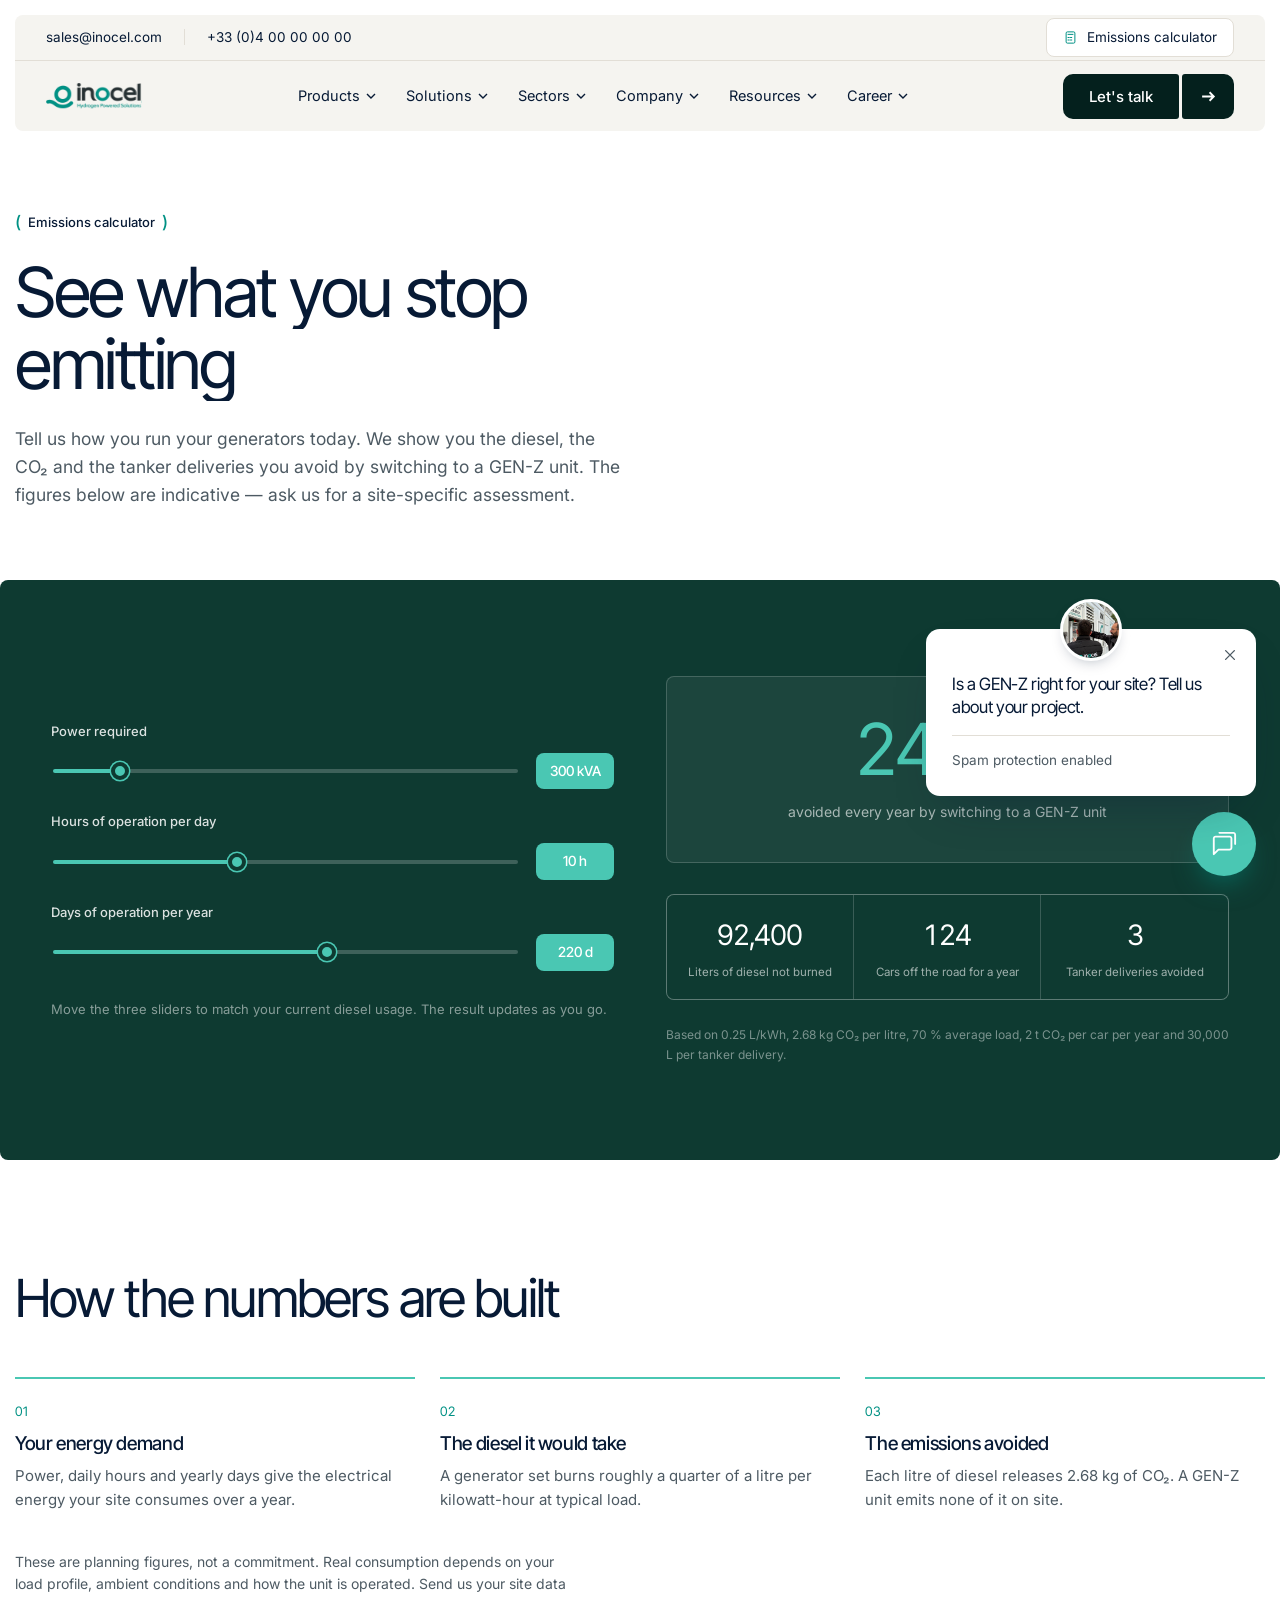
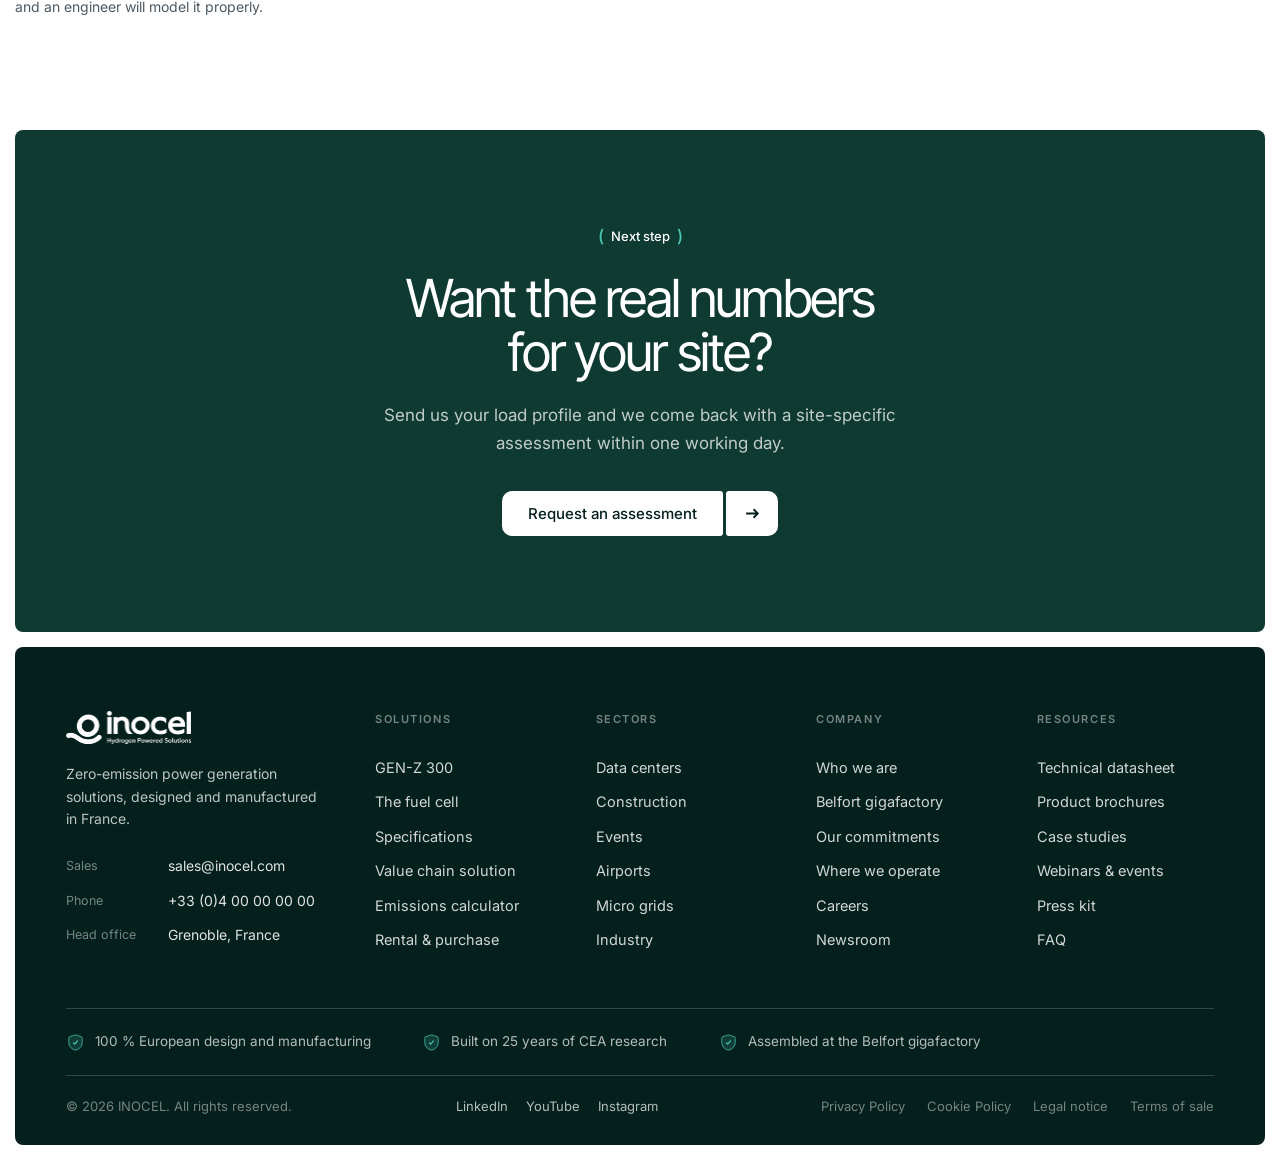
==== commit b8d27701: "Enrichit les pages et ajoute la maquette du widget de chat Page secteur retravaillée : hero au modèl" ====
--- a/calculator.html
+++ b/calculator.html
@@ -396,25 +396,52 @@
     <div class="footer__brand">
       <img src="assets/img/Logo-ft.svg" alt="INOCEL" width="150">
       <p>Zero-emission power generation solutions, designed and manufactured in France.</p>
+      <dl class="footer__contact">
+        <div><dt>Sales</dt><dd><a href="mailto:sales@inocel.com">sales@inocel.com</a></dd></div>
+        <div><dt>Phone</dt><dd><a href="tel:+33400000000">+33 (0)4 00 00 00 00</a></dd></div>
+        <div><dt>Head office</dt><dd>Grenoble, France</dd></div>
+      </dl>
     </div>
     <div class="footer__col">
       <p class="footer__label">Solutions</p>
-      <a href="index.html#product">GEN-Z 300</a><a href="index.html#technology">The fuel cell</a><a href="index.html#valuechain">Value chain solution</a>
+      <a href="index.html#product">GEN-Z 300</a><a href="index.html#technology">The fuel cell</a><a href="index.html#figures">Specifications</a><a href="index.html#valuechain">Value chain solution</a><a href="calculator.html">Emissions calculator</a><a href="index.html#offer">Rental &amp; purchase</a>
+    </div>
+    <div class="footer__col">
+      <p class="footer__label">Sectors</p>
+      <a href="sector-data-centers.html">Data centers</a><a href="#">Construction</a><a href="#">Events</a><a href="#">Airports</a><a href="#">Micro grids</a><a href="#">Industry</a>
     </div>
     <div class="footer__col">
       <p class="footer__label">Company</p>
-      <a href="index.html#benefits">Why INOCEL</a><a href="index.html#sectors">Sectors</a><a href="#">Careers</a>
+      <a href="#">Who we are</a><a href="#">Belfort gigafactory</a><a href="#">Our commitments</a><a href="#">Where we operate</a><a href="#">Careers</a><a href="#">Newsroom</a>
     </div>
     <div class="footer__col">
-      <p class="footer__label">Follow us</p>
-      <a href="#">LinkedIn</a><a href="#">YouTube</a>
-    </div>
-  </div>
+      <p class="footer__label">Resources</p>
+      <a href="#">Technical datasheet</a><a href="#">Product brochures</a><a href="index.html#cases">Case studies</a><a href="#">Webinars &amp; events</a><a href="#">Press kit</a><a href="#">FAQ</a>
+    </div>
+  </div>
+
+  <ul class="footer__badges">
+    <li><svg viewBox="0 0 20 20" aria-hidden="true"><path d="M10 2.08C10.44 2.08 10.88 2.19 11.63 2.44L12.5 2.73L12.98 2.9C14.24 3.33 15.16 3.64 15.81 3.91C16.14 4.04 16.38 4.16 16.56 4.26C16.74 4.36 16.82 4.44 16.84 4.48C16.87 4.52 16.92 4.61 16.96 4.82C17 5.03 17.03 5.3 17.04 5.65C17.08 6.36 17.08 7.34 17.08 8.68V9.99C17.08 14.44 13.76 16.61 11.58 17.56C11.28 17.69 11.08 17.78 10.87 17.83C10.65 17.89 10.4 17.92 10 17.92C9.6 17.92 9.35 17.89 9.13 17.83C9.03 17.8 8.92 17.77 8.81 17.72L8.42 17.56C6.24 16.61 2.92 14.44 2.92 9.99V8.68C2.92 7.35 2.92 6.36 2.96 5.65C2.97 5.3 3 5.03 3.04 4.82C3.08 4.61 3.13 4.52 3.16 4.48C3.18 4.44 3.26 4.36 3.44 4.26C3.62 4.16 3.86 4.04 4.19 3.91C4.84 3.64 5.76 3.33 7.02 2.9L7.5 2.73C8.83 2.28 9.41 2.08 10 2.08Z" fill="currentColor" fill-opacity=".18" stroke="currentColor" stroke-width=".83"/><path d="M12.55 8.75a.62.62 0 0 0-.93-.83l-2.51 2.81-.73-.81a.62.62 0 1 0-.93.82l1.19 1.33a.62.62 0 0 0 .93 0l2.98-3.33Z" fill="currentColor"/></svg><span>100 % European design and manufacturing</span></li><li><svg viewBox="0 0 20 20" aria-hidden="true"><path d="M10 2.08C10.44 2.08 10.88 2.19 11.63 2.44L12.5 2.73L12.98 2.9C14.24 3.33 15.16 3.64 15.81 3.91C16.14 4.04 16.38 4.16 16.56 4.26C16.74 4.36 16.82 4.44 16.84 4.48C16.87 4.52 16.92 4.61 16.96 4.82C17 5.03 17.03 5.3 17.04 5.65C17.08 6.36 17.08 7.34 17.08 8.68V9.99C17.08 14.44 13.76 16.61 11.58 17.56C11.28 17.69 11.08 17.78 10.87 17.83C10.65 17.89 10.4 17.92 10 17.92C9.6 17.92 9.35 17.89 9.13 17.83C9.03 17.8 8.92 17.77 8.81 17.72L8.42 17.56C6.24 16.61 2.92 14.44 2.92 9.99V8.68C2.92 7.35 2.92 6.36 2.96 5.65C2.97 5.3 3 5.03 3.04 4.82C3.08 4.61 3.13 4.52 3.16 4.48C3.18 4.44 3.26 4.36 3.44 4.26C3.62 4.16 3.86 4.04 4.19 3.91C4.84 3.64 5.76 3.33 7.02 2.9L7.5 2.73C8.83 2.28 9.41 2.08 10 2.08Z" fill="currentColor" fill-opacity=".18" stroke="currentColor" stroke-width=".83"/><path d="M12.55 8.75a.62.62 0 0 0-.93-.83l-2.51 2.81-.73-.81a.62.62 0 1 0-.93.82l1.19 1.33a.62.62 0 0 0 .93 0l2.98-3.33Z" fill="currentColor"/></svg><span>Built on 25 years of CEA research</span></li><li><svg viewBox="0 0 20 20" aria-hidden="true"><path d="M10 2.08C10.44 2.08 10.88 2.19 11.63 2.44L12.5 2.73L12.98 2.9C14.24 3.33 15.16 3.64 15.81 3.91C16.14 4.04 16.38 4.16 16.56 4.26C16.74 4.36 16.82 4.44 16.84 4.48C16.87 4.52 16.92 4.61 16.96 4.82C17 5.03 17.03 5.3 17.04 5.65C17.08 6.36 17.08 7.34 17.08 8.68V9.99C17.08 14.44 13.76 16.61 11.58 17.56C11.28 17.69 11.08 17.78 10.87 17.83C10.65 17.89 10.4 17.92 10 17.92C9.6 17.92 9.35 17.89 9.13 17.83C9.03 17.8 8.92 17.77 8.81 17.72L8.42 17.56C6.24 16.61 2.92 14.44 2.92 9.99V8.68C2.92 7.35 2.92 6.36 2.96 5.65C2.97 5.3 3 5.03 3.04 4.82C3.08 4.61 3.13 4.52 3.16 4.48C3.18 4.44 3.26 4.36 3.44 4.26C3.62 4.16 3.86 4.04 4.19 3.91C4.84 3.64 5.76 3.33 7.02 2.9L7.5 2.73C8.83 2.28 9.41 2.08 10 2.08Z" fill="currentColor" fill-opacity=".18" stroke="currentColor" stroke-width=".83"/><path d="M12.55 8.75a.62.62 0 0 0-.93-.83l-2.51 2.81-.73-.81a.62.62 0 1 0-.93.82l1.19 1.33a.62.62 0 0 0 .93 0l2.98-3.33Z" fill="currentColor"/></svg><span>Assembled at the Belfort gigafactory</span></li>
+  </ul>
+
   <div class="footer__bottom">
     <p>© 2026 INOCEL. All rights reserved.</p>
-    <p><a href="#">Privacy Policy</a> <a href="#">Cookie Policy</a></p>
+    <div class="footer__social"><a href="#">LinkedIn</a><a href="#">YouTube</a><a href="#">Instagram</a></div>
+    <p class="footer__legal"><a href="#">Privacy Policy</a> <a href="#">Cookie Policy</a> <a href="#">Legal notice</a> <a href="#">Terms of sale</a></p>
   </div>
 </footer>
+
+<!-- ═══════════════ WIDGET DE CHAT (maquette) ═══════════════ -->
+<!-- Simple aperçu visuel : le vrai widget viendra de HubSpot. -->
+<div class="chat" id="chat">
+  <div class="chat__card" id="chatCard">
+    <span class="chat__avatar"><img src="assets/img/New-site-internet29.png" alt=""></span>
+    <button class="chat__close" id="chatClose" aria-label="Close"><svg viewBox="0 0 16 16" aria-hidden="true"><path d="M3 3l10 10M13 3L3 13" stroke="currentColor" stroke-width="1.6" stroke-linecap="round"/></svg></button>
+    <p class="chat__msg">Is a GEN-Z right for your site? Tell us about your project.</p>
+    <p class="chat__sub">Spam protection enabled</p>
+  </div>
+  <button class="chat__btn" id="chatBtn" aria-label="Open the chat"><svg viewBox="0 0 24 24" fill="currentColor" aria-hidden="true"><path fill-rule="evenodd" clip-rule="evenodd" d="M17.143 4.286c1.414 0 2.571 1.157 2.571 2.571v8.572c0 1.414-1.157 2.571-2.571 2.571H7.209l-4.037 4.037c-.162.162-.384.247-.606.248-.11 0-.219-.017-.32-.068-.317-.128-.532-.445-.532-.788V6.857c0-1.414 1.157-2.571 2.572-2.571h12.857zM4.286 6c-.472 0-.857.386-.857.857v12.506l2.82-2.82c.162-.163.377-.249.608-.249h10.286c.471 0 .857-.385.857-.857V6.866c0-.472-.386-.857-.857-.857H4.286V6z"/><path d="M20.571.857c1.415 0 2.572 1.158 2.572 2.572V12c0 .472-.386.857-.857.857-.472 0-.857-.385-.857-.857V3.43c0-.472-.386-.857-.858-.857H7.714c-.471 0-.857-.386-.857-.857 0-.472.386-.858.857-.858h12.857z"/></svg></button>
+</div>
 
 <script src="script.js"></script>
 </body>
--- a/style.css
+++ b/style.css
@@ -83,7 +83,7 @@
    d'où le rétablissement ici pour les sections sans fond */
 .sec--bare{background:none;padding-left:0;padding-right:0;overflow:visible}
 /* carte qui ne prend pas toute la largeur */
-.sec--narrow{max-width:1360px;margin-left:auto;margin-right:auto}
+.sec--narrow{max-width:1460px;margin-left:auto;margin-right:auto}
 /* carte qui laisse déborder un visuel hors de ses limites */
 .sec--bleed{overflow:visible}
 
@@ -147,8 +147,12 @@
   position:sticky;top:var(--gutter);z-index:90;
   margin:var(--gutter) var(--gutter) var(--gap);
   background:var(--card-soft);border-radius:var(--r-sec);
-}
-.nav__row{max-width:var(--wrap);margin:0 auto;padding:0 clamp(20px,2.4vw,36px);display:flex;align-items:center;justify-content:space-between;gap:24px}
+  transition:transform .38s var(--ease);
+}
+/* au défilement vers le bas le header sort complètement de l'écran ;
+   il revient dès qu'on remonte */
+.nav.is-hidden{transform:translateY(calc(-100% - var(--gutter) - 8px))}
+.nav__row{max-width:1460px;margin:0 auto;padding:0 clamp(20px,2.4vw,36px);display:flex;align-items:center;justify-content:space-between;gap:24px}
 .nav__row--top{
   height:46px;border-bottom:1px solid var(--line);font-size:13.5px;overflow:hidden;
   transition:height .3s var(--ease),opacity .25s var(--ease),border-color .3s;
@@ -190,7 +194,7 @@
 }
 .nav__item:hover .mega,.nav__item:focus-within .mega,.nav__item.is-open .mega{opacity:1;visibility:visible;transform:none}
 .mega__in{
-  max-width:var(--wrap);margin:0 auto;
+  max-width:1460px;margin:0 auto;
   padding:clamp(28px,3vw,44px) clamp(20px,2.4vw,36px);
   display:grid;grid-template-columns:1fr 1fr 400px;gap:clamp(28px,3vw,52px);
 }
@@ -227,7 +231,7 @@
   background:var(--teal);color:#fff;
   padding:16px clamp(20px,2.4vw,36px);
 }
-.mega__cta-in{max-width:var(--wrap);margin:0 auto;display:flex;align-items:center;justify-content:space-between;gap:24px}
+.mega__cta-in{max-width:1460px;margin:0 auto;display:flex;align-items:center;justify-content:space-between;gap:24px}
 .mega__cta p{margin:0;font-size:15px;font-weight:500;display:flex;align-items:center;gap:10px}
 .mega__cta p svg{width:17px;height:17px}
 .mega__cta a{display:inline-flex;align-items:center;gap:12px;font-size:15px;font-weight:500}
@@ -330,9 +334,9 @@
 .track{padding-top:0}
 .track__sticky{
   position:sticky;top:0;z-index:3;text-align:center;pointer-events:none;
-  padding:calc(var(--pad-y) * .8) 0 26px;background:var(--card-mist);
-}
-.track__sticky::after{content:'';position:absolute;left:0;right:0;top:100%;height:58px;background:linear-gradient(180deg,var(--card-mist),rgba(234,233,227,0))}
+  padding:calc(var(--pad-y) * .8) 0 26px;background:#fff;
+}
+.track__sticky::after{content:'';position:absolute;left:0;right:0;top:100%;height:58px;background:linear-gradient(180deg,#fff,rgba(255,255,255,0))}
 .track__in{position:relative;margin-top:clamp(20px,3vw,44px)}
 .track__rail{position:absolute;left:0;top:0;bottom:0;width:2px;background:var(--line)}
 .track__fill{position:absolute;left:0;top:0;width:100%;height:var(--fill,0%);background:var(--teal);transition:height .1s linear}
@@ -405,7 +409,7 @@
    BANDEAU CTA — bloc teal, visuel qui déborde en haut
    ============================================================ */
 .ctaband{
-  margin:0 auto var(--gap);max-width:1360px;
+  margin:0 auto var(--gap);max-width:1240px;
   background:var(--amber);border-radius:var(--r-sec);
   padding:0 var(--pad-x);min-height:clamp(120px,13vw,168px);
   display:grid;grid-template-columns:1fr auto 1fr;gap:32px;align-items:center;
@@ -416,13 +420,20 @@
 .ctaband__media{position:relative;align-self:end;margin-top:clamp(-52px,-4vw,-24px)}
 .ctaband__media img{width:clamp(165px,19vw,268px)}
 .ctaband__act{justify-self:end}
+/* variante vert clair, pour le contact commercial.
+   Sans visuel au centre : deux colonnes, titre et bouton. */
+.ctaband--mint{background:var(--card-mint);grid-template-columns:1fr auto}
+.ctaband--mint h3{color:var(--forest);max-width:20ch}
 
 /* ============================================================
    IMAGE PLEINE — carte image avec filet et titre
    ============================================================ */
 .fullimg{
-  position:relative;margin:0 auto var(--gap);max-width:1360px;
+  position:relative;margin:0 auto var(--gap);max-width:1460px;
   border-radius:var(--r-sec);overflow:hidden;aspect-ratio:21/9;
+}
+.fullimg--tall{
+  aspect-ratio:auto;height:clamp(460px,52vw,720px);
 }
 .fullimg img{width:100%;height:100%;object-fit:cover}
 .fullimg__cap{
@@ -450,20 +461,54 @@
 
 /* ============================================================
    FOOTER
-   ============================================================ */
-.footer{margin:0 var(--gutter) var(--gutter);background:var(--forest);border-radius:var(--r-sec);color:var(--body-lt);padding:clamp(48px,5vw,72px) var(--pad-x) 0}
-.footer__in{max-width:var(--wrap);margin:0 auto;display:grid;grid-template-columns:1.6fr 1fr 1fr 1fr;gap:44px;padding-bottom:44px}
+   Marque et coordonnées à gauche, quatre colonnes de liens,
+   puis une bande d'engagements et la barre légale.
+   ============================================================ */
+.footer{
+  margin:0 var(--gutter) var(--gutter);background:var(--forest);
+  border-radius:var(--r-sec);color:var(--body-lt);
+  padding:clamp(48px,5vw,76px) var(--pad-x) 0;
+}
+.footer__in{
+  max-width:var(--wrap);margin:0 auto;
+  display:grid;grid-template-columns:1.5fr repeat(4,1fr);
+  gap:clamp(28px,3.4vw,52px);padding-bottom:clamp(40px,4.4vw,64px);
+}
 .footer__brand img{height:34px;width:auto;margin-bottom:18px}
-.footer__brand p{font-size:14px;max-width:30ch}
-.footer__label{font-size:11px;font-weight:600;letter-spacing:.14em;text-transform:uppercase;color:rgba(255,255,255,.5);margin:0 0 14px}
-.footer__col{display:grid;gap:10px;align-content:start}
-.footer__col a{font-size:15px;color:rgba(255,255,255,.82);width:fit-content;transition:color .25s}
-.footer__col a:hover{color:var(--teal)}
-.footer__bottom{max-width:var(--wrap);margin:0 auto;display:flex;justify-content:space-between;gap:20px;flex-wrap:wrap;padding:20px 0 26px;border-top:1px solid var(--line-dk);font-size:13px;color:rgba(255,255,255,.5)}
+.footer__brand p{font-size:14px;max-width:30ch;margin:0 0 24px}
+.footer__contact{margin:0;display:grid;gap:12px}
+.footer__contact div{display:flex;gap:14px;font-size:14px}
+.footer__contact dt{width:88px;flex:none;color:rgba(255,255,255,.45);font-size:12.5px;padding-top:1px}
+.footer__contact dd{margin:0;color:rgba(255,255,255,.88)}
+.footer__contact a:hover{color:var(--teal)}
+
+.footer__label{font-size:11px;font-weight:600;letter-spacing:.14em;text-transform:uppercase;color:rgba(255,255,255,.45);margin:0 0 16px}
+.footer__col{display:grid;gap:11px;align-content:start}
+.footer__col a{font-size:14.5px;color:rgba(255,255,255,.82);width:fit-content;transition:color .25s,transform .25s var(--ease)}
+.footer__col a:hover{color:var(--teal);transform:translateX(3px)}
+
+/* bande d'engagements */
+.footer__badges{
+  max-width:var(--wrap);margin:0 auto;padding:22px 0;
+  list-style:none;display:flex;flex-wrap:wrap;gap:14px clamp(28px,4vw,64px);
+  border-top:1px solid var(--line-dk);
+}
+.footer__badges li{display:flex;align-items:center;gap:10px;font-size:13.5px;color:rgba(255,255,255,.7)}
+.footer__badges svg{width:19px;height:19px;flex:none;color:var(--teal)}
+
+.footer__bottom{
+  max-width:var(--wrap);margin:0 auto;
+  display:flex;align-items:center;justify-content:space-between;gap:20px;flex-wrap:wrap;
+  padding:20px 0 28px;border-top:1px solid var(--line-dk);
+  font-size:13px;color:rgba(255,255,255,.45);
+}
 .footer__bottom p{margin:0}
-.footer__bottom a{margin-left:20px}
-.footer__bottom a:first-child{margin-left:0}
-
+.footer__social{display:flex;gap:18px}
+.footer__social a{color:rgba(255,255,255,.7);transition:color .25s}
+.footer__social a:hover{color:var(--teal)}
+.footer__legal a{margin-left:18px;transition:color .25s}
+.footer__legal a:first-child{margin-left:0}
+.footer__legal a:hover{color:#fff}
 
 /* ============================================================
    ÉTUDES DE CAS
@@ -576,22 +621,22 @@
 
 /* ============================================================
    MODÈLE COMMERCIAL
-   ============================================================ */
-.offer__grid{display:grid;grid-template-columns:repeat(3,1fr);gap:clamp(16px,1.8vw,24px);margin-top:clamp(36px,4vw,60px)}
+   Titre en haut à gauche, puis trois cartes vert clair où le
+   titre reste en haut et le texte descend en pied de carte.
+   ============================================================ */
+.offer__head{max-width:16ch}
+.offer__grid{display:grid;grid-template-columns:repeat(3,1fr);gap:clamp(16px,1.8vw,26px);margin-top:clamp(40px,4.6vw,72px)}
 .ocard{
-  background:#fff;border:1px solid var(--line);border-radius:var(--r-card);
-  padding:clamp(24px,2.6vw,36px);display:flex;flex-direction:column;gap:16px;
-  transition:border-color .3s,transform .4s var(--ease);
-}
-.ocard:hover{border-color:var(--teal);transform:translateY(-4px)}
-.ocard__ico{width:38px;height:38px;border-radius:9px;display:grid;place-items:center;background:var(--card-mint);color:var(--teal-dk)}
-.ocard__ico svg{width:21px;height:21px}
-.ocard h3{font-size:22px}
-.ocard p{font-size:15px;margin:0;flex:1}
-.ocard ul{list-style:none;margin:0;padding:0;display:grid;gap:8px}
-.ocard li{position:relative;padding-left:20px;font-size:14px;color:var(--body)}
-.ocard li::before{content:'';position:absolute;left:0;top:8px;width:6px;height:6px;border-radius:50%;background:var(--teal)}
-
+  background:var(--card-mint);border-radius:var(--r-card);
+  padding:clamp(26px,2.8vw,40px);
+  min-height:clamp(300px,30vw,420px);
+  display:flex;flex-direction:column;justify-content:space-between;
+  gap:clamp(48px,7vw,120px);
+  transition:transform .4s var(--ease);
+}
+.ocard:hover{transform:translateY(-4px)}
+.ocard h3{color:var(--forest);font-size:clamp(20px,2vw,28px);letter-spacing:-.025em}
+.ocard p{margin:0;font-size:14.5px;line-height:1.55;color:#2c4a42;max-width:34ch}
 
 /* ============================================================
    PAGES INTÉRIEURES
@@ -694,16 +739,72 @@
 .shero__copy p{font-size:16.5px;margin:0 0 24px}
 
 /* rangées image / texte alternées, décalées verticalement */
-.rows{display:grid;gap:clamp(48px,6vw,104px)}
-.rrow{display:grid;grid-template-columns:1fr 1fr;gap:clamp(32px,5vw,88px);align-items:center}
-.rrow--flip .rrow__media{order:-1}
-.rrow__media{border-radius:var(--r-card);overflow:hidden;aspect-ratio:16/11}
+/* titre centré au-dessus des rangées, même traitement que la piste */
+.rowshead{text-align:center;margin-bottom:clamp(48px,6vw,96px);display:grid;justify-items:center}
+.rowshead__p{margin:22px auto 0;font-size:16.5px;line-height:1.62;max-width:62ch}
+.rows{display:grid;gap:clamp(28px,3vw,52px);max-width:1180px;margin-inline:auto}
+/* par défaut l'image est à gauche ; .rrow--flip la renvoie à droite */
+.rrow{display:grid;grid-template-columns:1fr 1fr;gap:clamp(24px,2.6vw,44px);align-items:center}
+.rrow .rrow__media{order:-1}
+.rrow--flip .rrow__media{order:0}
+.rrow__media{border-radius:var(--r-card);overflow:hidden;aspect-ratio:4/3}
 .rrow__media img{width:100%;height:100%;object-fit:cover;transition:transform .8s var(--ease)}
 .rrow:hover .rrow__media img{transform:scale(1.04)}
 .rrow__copy h4{margin-bottom:12px;font-size:20px}
 .rrow__copy p{font-size:16px;max-width:42ch}
 .rrow__copy p + p{margin-top:14px}
 
+
+/* ============================================================
+   WIDGET DE CHAT (maquette)
+   Aperçu visuel de ce que donnera le widget HubSpot une fois
+   branché : pastille en bas à droite et carte de message.
+   ============================================================ */
+.chat{position:fixed;right:24px;bottom:24px;z-index:120;display:grid;justify-items:end;gap:16px}
+.chat__btn{
+  width:64px;height:64px;border-radius:50%;display:grid;place-items:center;
+  background:var(--teal);color:#fff;
+  box-shadow:0 14px 30px -12px rgba(0,145,132,.75);
+  transition:transform .3s var(--ease),background .25s;
+}
+.chat__btn:hover{background:var(--teal-dk);transform:scale(1.06)}
+.chat__btn svg{width:26px;height:26px}
+
+.chat__card{
+  position:relative;width:min(330px,80vw);
+  background:#fff;border-radius:14px;
+  box-shadow:0 22px 48px -20px rgba(7,26,53,.4);
+  padding:44px 26px 24px;
+  transform-origin:bottom right;
+  transition:opacity .28s var(--ease),transform .28s var(--ease-out),visibility .28s;
+}
+.chat.is-closed .chat__card{opacity:0;visibility:hidden;transform:translateY(10px) scale(.96)}
+.chat__avatar{
+  position:absolute;top:-30px;left:50%;transform:translateX(-50%);
+  width:62px;height:62px;border-radius:50%;overflow:hidden;
+  border:3px solid #fff;background:var(--card-mint);
+  box-shadow:0 6px 16px -8px rgba(7,26,53,.4);
+}
+.chat__avatar img{width:100%;height:100%;object-fit:cover;object-position:50% 30%}
+.chat__close{
+  position:absolute;top:12px;right:12px;width:28px;height:28px;
+  display:grid;place-items:center;border-radius:50%;color:var(--body);
+  transition:background .25s,color .25s;
+}
+.chat__close:hover{background:var(--card-soft);color:var(--ink)}
+.chat__close svg{width:14px;height:14px}
+.chat__msg{
+  margin:0 0 16px;font-family:'Inter Tight',sans-serif;font-size:17px;
+  line-height:1.35;letter-spacing:-.02em;color:var(--ink);
+}
+.chat__sub{
+  margin:0;padding-top:14px;border-top:1px solid var(--line);
+  font-size:13.5px;color:var(--body);
+}
+@media (prefers-reduced-motion:reduce){
+  .chat__btn,.chat__card{transition:none}
+}
+
 /* ============================================================
    RESPONSIVE — non traité (desktop only)
    ============================================================ */
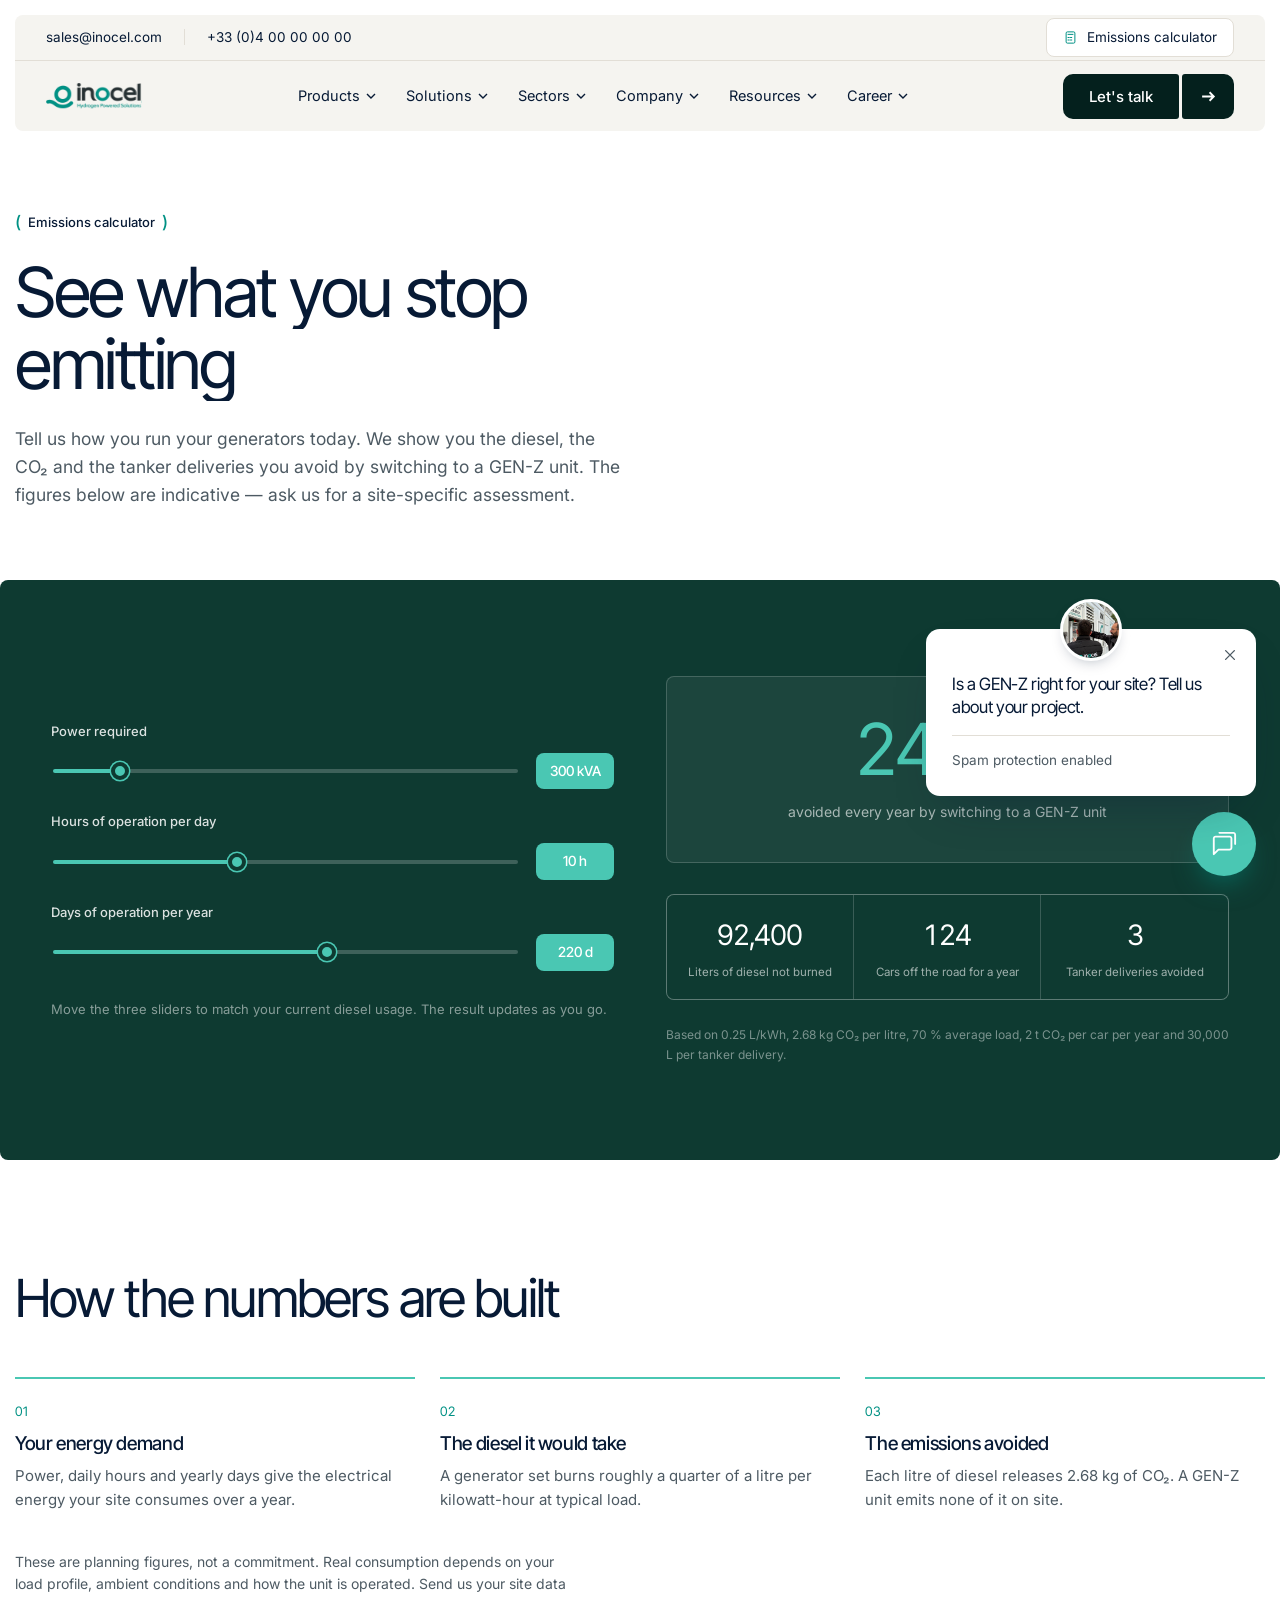
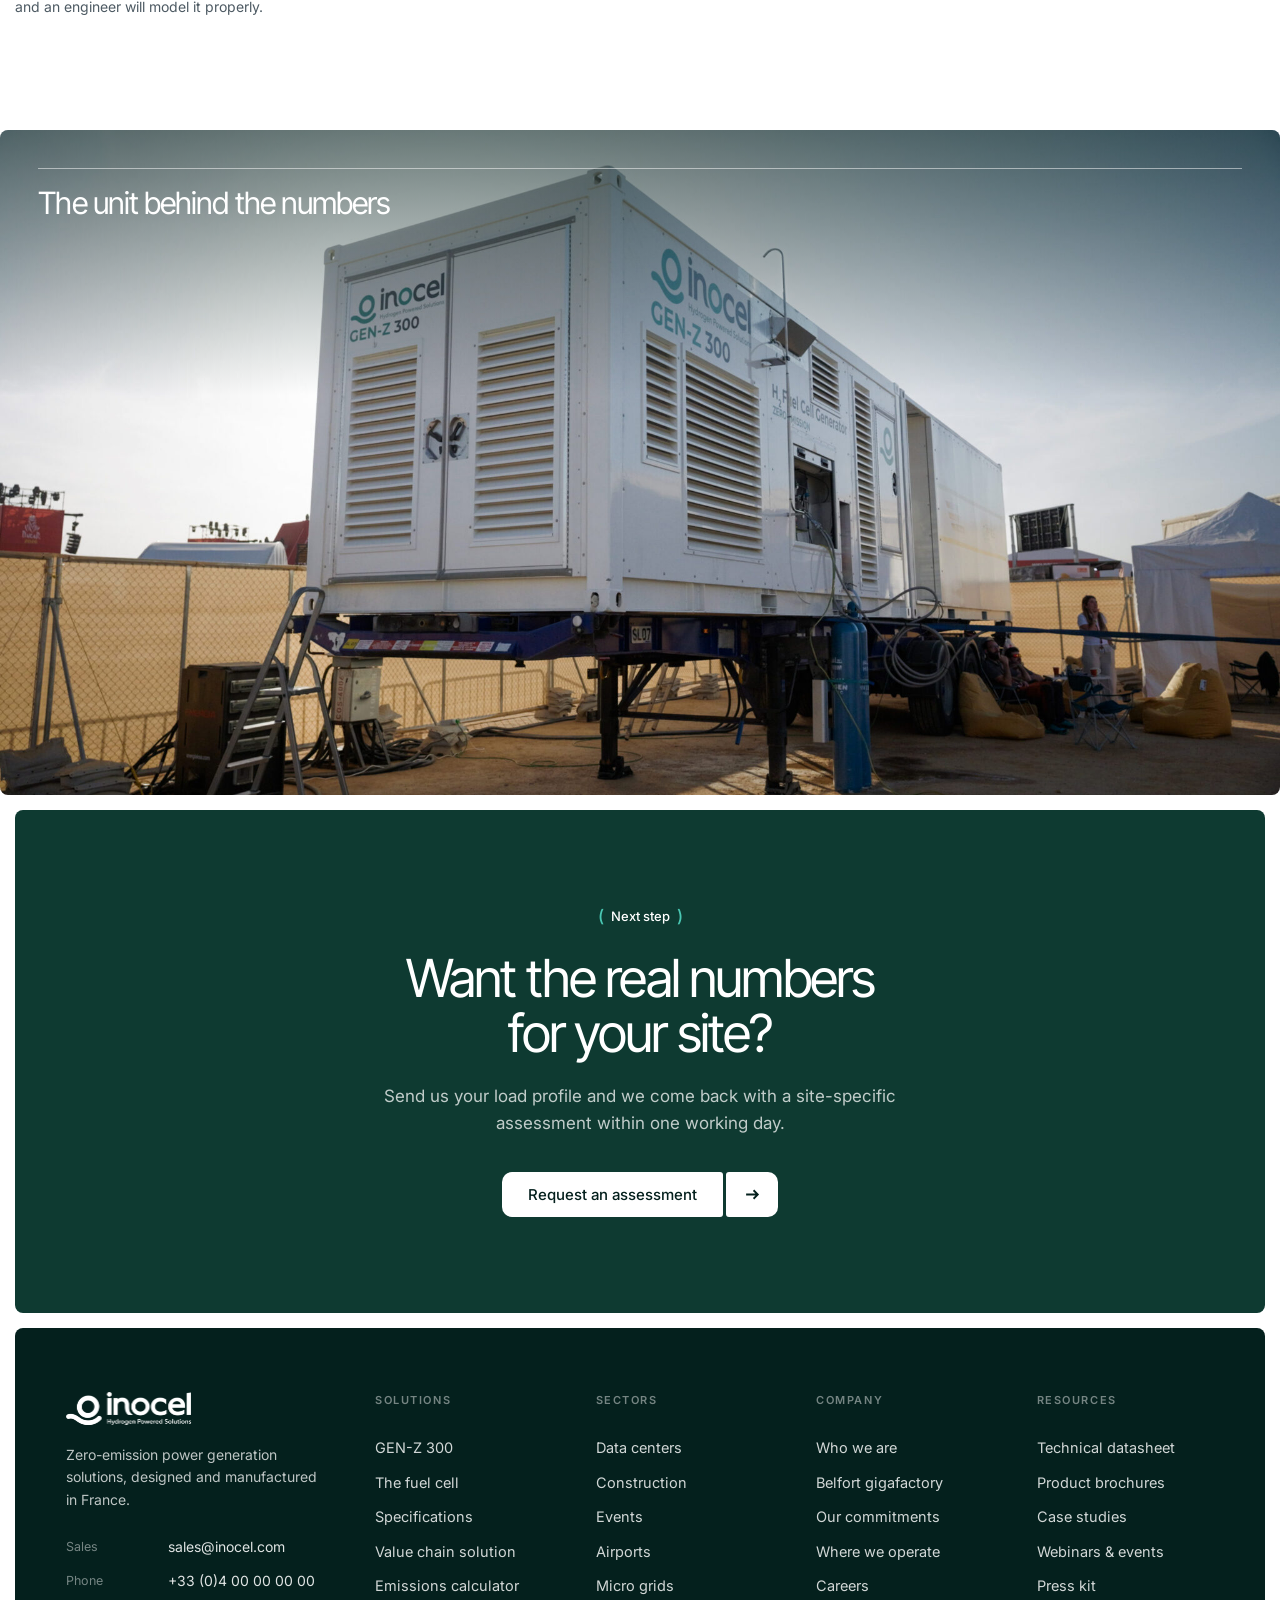
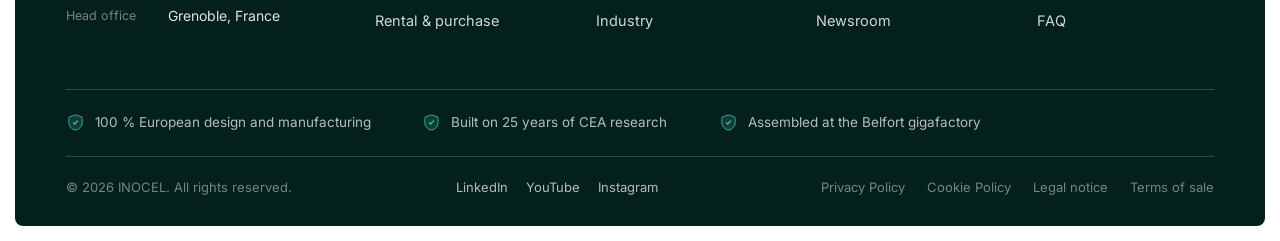
==== commit ee41d98e: "Intègre le diagramme value chain et complète la page calculateur Section value chain de la home : le" ====
--- a/calculator.html
+++ b/calculator.html
@@ -372,6 +372,12 @@
   </div>
 </section>
 
+<!-- ═══════════════ VISUEL PLEINE LARGEUR ═══════════════ -->
+<section class="fullimg fullimg--tall">
+  <img src="assets/img/inocel-gen-z-300-zero-emission-dakar-2048x1152.jpg" alt="INOCEL GEN-Z 300 en fonctionnement">
+  <div class="fullimg__cap"><h3>The unit behind the numbers</h3></div>
+</section>
+
 <!-- ═══════════════ CONTACT ═══════════════ -->
 <section class="sec sec--forest contact" id="contact">
   <div class="in contact__in">
--- a/style.css
+++ b/style.css
@@ -363,6 +363,8 @@
 .feature__in{display:grid;grid-template-columns:1.25fr 1fr;gap:0;align-items:stretch;max-width:none}
 .feature__media{margin:clamp(16px,1.6vw,24px);border-radius:var(--r-card);overflow:hidden;background:#fff}
 .feature__media img{width:100%;height:100%;object-fit:cover}
+.feature__media--dark{background:var(--forest);display:grid;place-items:center;padding:clamp(12px,1.6vw,24px)}
+.feature__media--dark img{height:auto;object-fit:contain}
 .feature__copy{
   display:flex;flex-direction:column;justify-content:space-between;gap:clamp(28px,3.4vw,56px);
   padding:clamp(28px,3.2vw,48px) clamp(26px,3vw,44px);
@@ -436,11 +438,17 @@
   aspect-ratio:auto;height:clamp(460px,52vw,720px);
 }
 .fullimg img{width:100%;height:100%;object-fit:cover}
+.fullimg::before{
+  content:'';position:absolute;left:0;right:0;top:0;height:40%;z-index:1;
+  background:linear-gradient(180deg,rgba(4,32,29,.58),rgba(4,32,29,0));
+}
 .fullimg__cap{
-  position:absolute;left:clamp(24px,3vw,52px);right:clamp(24px,3vw,52px);top:clamp(24px,3vw,48px);
+  position:absolute;z-index:2;left:clamp(24px,3vw,52px);right:clamp(24px,3vw,52px);top:clamp(24px,3vw,48px);
   padding-top:18px;border-top:1px solid rgba(255,255,255,.5);
 }
 .fullimg__cap h3{color:#fff}
+
+
 
 /* ============================================================
    CONTACT
@@ -760,7 +768,8 @@
    Aperçu visuel de ce que donnera le widget HubSpot une fois
    branché : pastille en bas à droite et carte de message.
    ============================================================ */
-.chat{position:fixed;right:24px;bottom:24px;z-index:120;display:grid;justify-items:end;gap:16px}
+.chat{position:fixed;right:24px;bottom:24px;z-index:120;display:grid;justify-items:end;gap:16px;pointer-events:none}
+.chat > *{pointer-events:auto}
 .chat__btn{
   width:64px;height:64px;border-radius:50%;display:grid;place-items:center;
   background:var(--teal);color:#fff;
@@ -805,6 +814,88 @@
   .chat__btn,.chat__card{transition:none}
 }
 
+
+/* cinq enjeux : la dernière carte occupe la largeur restante */
+.usecases--wide{grid-column:1 / -1}
+
+/* ============================================================
+   ENJEUX — accordéon
+   Image à gauche ; à droite l'élément ouvert se place en haut,
+   les autres se rangent en pied de colonne.
+   ============================================================ */
+.enjeux__head{max-width:18ch;color:var(--forest)}
+.enjeux__in{display:grid;grid-template-columns:1fr 1fr;gap:clamp(28px,3.4vw,56px);margin-top:clamp(36px,4vw,64px);align-items:stretch}
+.enjeux__media{border-radius:var(--r-card);overflow:hidden;aspect-ratio:1/1}
+.enjeux__media img{width:100%;height:100%;object-fit:cover}
+
+.eaccord{display:flex;flex-direction:column;align-self:start}
+/* accordéon classique : les éléments gardent leur place, seul le
+   panneau se déplie sous son titre */
+.eitem{border-top:1px solid rgba(4,32,29,.16)}
+.eitem:last-child{border-bottom:1px solid rgba(4,32,29,.16)}
+.eitem.is-on{border-top-color:var(--forest)}
+.eitem__head{
+  width:100%;display:flex;align-items:center;justify-content:space-between;gap:20px;
+  padding:18px 0;text-align:left;
+}
+.eitem__title{
+  font-family:'Inter Tight',sans-serif;font-size:clamp(17px,1.7vw,22px);
+  letter-spacing:-.02em;line-height:1.25;color:var(--forest);
+}
+
+/* le « + » disparaît sur l'élément ouvert */
+.eitem__sign{position:relative;width:22px;height:22px;border-radius:50%;border:1px solid rgba(4,32,29,.3);flex:none;transition:opacity .25s,border-color .25s}
+.eitem__sign::before,.eitem__sign::after{
+  content:'';position:absolute;inset:0;margin:auto;background:var(--forest);
+  transition:transform .3s var(--ease);
+}
+.eitem__sign::before{width:9px;height:1.4px}
+.eitem__sign::after{width:1.4px;height:9px}
+.eitem__head:hover .eitem__sign{border-color:var(--forest)}
+.eitem.is-on .eitem__sign{border-color:var(--forest)}
+.eitem.is-on .eitem__sign::after{transform:scaleY(0)}
+
+.eitem__body{display:grid;grid-template-rows:0fr;transition:grid-template-rows .4s var(--ease-out)}
+.eitem.is-on .eitem__body{grid-template-rows:1fr}
+.eitem__body > p{overflow:hidden;min-height:0;margin:0;font-size:15.5px;line-height:1.6;color:#2c4a42;max-width:40ch;transition:padding .4s var(--ease-out)}
+.eitem.is-on .eitem__body > p{padding-bottom:22px}
+@media (prefers-reduced-motion:reduce){
+  .eitem__body,.eitem__body > p,.eitem__sign::before,.eitem__sign::after{transition:none}
+}
+
+
+/* ============================================================
+   GAMME PRODUITS
+   Titre, filet à flèche, puis trois cartes décalées en cascade.
+   Les rendus étant détourés, les cartes ont un fond clair plutôt
+   qu'une photo pleine avec dégradé.
+   ============================================================ */
+.prod__head{max-width:16ch}
+.prod__rule{
+  display:grid;grid-template-columns:auto 1fr minmax(280px,42ch);
+  gap:clamp(24px,4vw,64px);align-items:start;
+  margin-top:clamp(32px,4vw,56px);padding-top:22px;border-top:1px solid var(--line);
+}
+.prod__arrow{width:22px;height:22px;color:var(--ink)}
+.prod__p{font-size:16px;margin:0}
+
+.prod__grid{display:grid;grid-template-columns:repeat(3,1fr);gap:clamp(16px,2vw,28px);margin-top:clamp(48px,6vw,88px);align-items:start}
+/* décalage progressif, comme sur la référence */
+.pcard:nth-child(2){margin-top:clamp(28px,4vw,64px)}
+.pcard:nth-child(3){margin-top:clamp(56px,8vw,128px)}
+.pcard{
+  display:grid;gap:18px;border-radius:var(--r-card);
+  background:var(--card-soft);padding:clamp(20px,2.4vw,32px);
+  transition:transform .45s var(--ease),background .35s;
+}
+.pcard:hover{transform:translateY(-6px);background:var(--card-mint)}
+.pcard__media{display:grid;place-items:center;aspect-ratio:16/10}
+.pcard__media img{max-width:100%;max-height:100%;object-fit:contain;transition:transform .6s var(--ease)}
+.pcard:hover .pcard__media img{transform:scale(1.05)}
+.pcard__cap{display:grid;gap:4px}
+.pcard__cap strong{font-family:'Inter Tight',sans-serif;font-size:clamp(19px,1.9vw,24px);font-weight:400;letter-spacing:-.025em;color:var(--ink)}
+.pcard__cap em{font-style:normal;font-size:13.5px;line-height:1.5;color:var(--body)}
+
 /* ============================================================
    RESPONSIVE — non traité (desktop only)
    ============================================================ */
